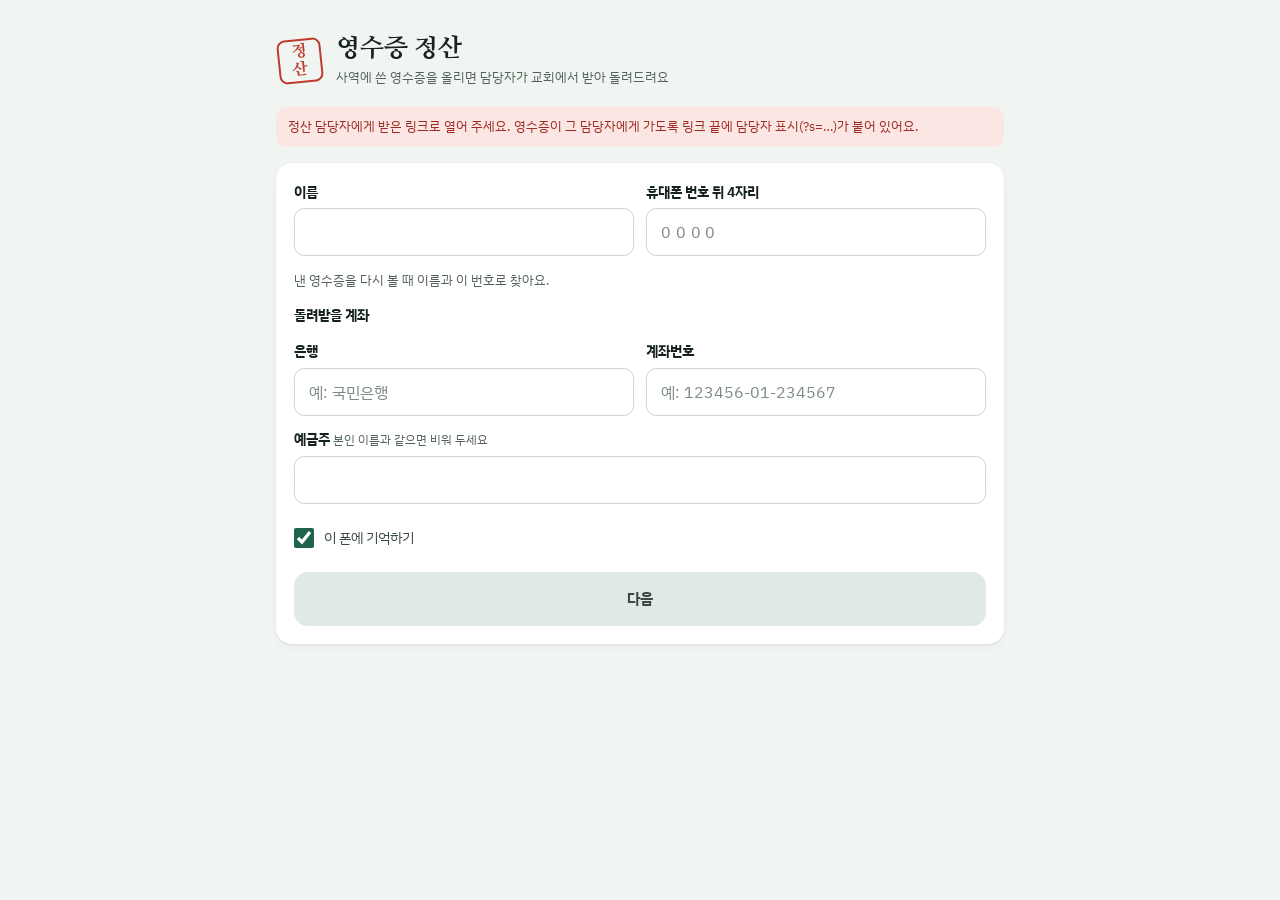
==== settle/index.html @ 4d880f2c "Add files via upload" ====
<!doctype html>
<html lang="ko">
<head>
<meta charset="utf-8">
<meta name="viewport" content="width=device-width, initial-scale=1, viewport-fit=cover">
<meta name="robots" content="noindex, nofollow">
<meta name="theme-color" content="#1F634D">
<title>영수증 정산</title>
<meta property="og:title" content="영수증 정산">
<meta property="og:description" content="사역에 쓴 영수증을 올리면 담당자가 교회에서 받아 돌려드려요">
<link rel="preconnect" href="https://fonts.googleapis.com">
<link rel="preconnect" href="https://fonts.gstatic.com" crossorigin>
<link href="https://fonts.googleapis.com/css2?family=IBM+Plex+Mono:wght@500;600&family=IBM+Plex+Sans+KR:wght@400;500;600;700&family=Nanum+Myeongjo:wght@700;800&display=swap" rel="stylesheet">
<link rel="stylesheet" href="style.css">
<style>
  .hero { display: flex; flex-direction: column; gap: 10px; padding: 20px 2px 4px; }
  .who-line { display: flex; align-items: center; justify-content: space-between; gap: 10px; flex-wrap: wrap; padding: 10px 14px; border-radius: 12px; background: var(--surface);
              box-shadow: var(--shadow); font-size: 14px; }
  .who-line span { min-width: 0; color: var(--sub); }
  .who-line b { color: var(--ink); }
  .month-h { margin: 8px 2px 0; font-size: 14px; font-weight: 700; color: var(--sub); }
  .h-actions { display: flex; flex-wrap: wrap; gap: 8px; padding: 0 14px 14px 60px; }
  @media (max-width: 380px) { .h-actions { padding-left: 14px; } }
  .center { display: flex; flex-direction: column; align-items: center; gap: 12px; padding: 28px 0; color: var(--sub); font-size: 14px; text-align: center; }
  .done-head { display: flex; flex-direction: column; align-items: flex-start; gap: 10px; padding: 28px 2px 4px; }
  .done-ic { display: grid; place-items: center; width: 54px; height: 54px; border-radius: 27px; background: var(--ledger); color: var(--ledger-ink); }
  .done-head p { margin: 0; font-size: 15px; color: var(--sub); }
  .stack { display: flex; flex-direction: column; gap: 10px; }
  #rp.locked { pointer-events: none; opacity: .55; }
</style>
</head>
<body>
<div class="page" id="app"></div>
<input type="file" id="pick-rc" class="sr" accept="image/*" multiple tabindex="-1" aria-hidden="true">
<input type="file" id="pick-att" class="sr" accept="image/*" multiple tabindex="-1" aria-hidden="true">
<div class="toast" id="toast" role="status" aria-live="polite"></div>
<noscript><p style="padding:24px">이 페이지는 자바스크립트가 켜져 있어야 열려요.</p></noscript>

<script src="common.js"></script>
<script>
"use strict";
// ============================================================
//  영수증 정산 — 올리는 사람 화면
//   본인(이름 · 휴대폰 뒤 4자리 · 돌려받을 계좌) → 사역마다 영수증 넣기 → [제출하기] → 낸 내역에서 확인 · 취소
//   사진은 고르는 즉시 줄여서 서버(드라이브 임시 폴더)에 올리고, 첫 사진에서 금액을 읽어 채움
//   쓰던 사역은 이 폰에 저장해 두었다가 다시 열면 이어 씀
// ============================================================
const 나키 = "receipt-settle.me.v1" + (연결표 ? "." + 연결표 : "");        // 링크(담당자)마다 따로 — 팀 목록이 다르고, 올린 사진도 그 담당자 드라이브에 있어서
const 창고이름 = "receipt-settle-submit" + (연결표 ? "-" + 연결표 : "");
const 붙임최대 = 3;

const S = {
  화면: "본인", 탭: "작성",
  나: { 이름: "", 전화: "", 팀: "", 은행: "", 계좌: "", 예금주: "" }, 기억: true, 메시지: "",
  사역: [], 제출ID: "",
  열린: "", 지울확인: "", 비울확인: "",
  서버: null, 내역: { 상태: "", 값: [], 안내: "" },
  보내는중: false, 제출오류: "", 완료: null,
  고른사역: "", 붙일곳: null, 뺀것: null, 취소확인: "", 취소중: "",
};
const 사역찾기 = id => S.사역.find(s => s.id === id);
const 문의주소 = () => (S.서버 && S.서버.설정 && S.서버.설정.문의) || "";
const 종이안내 = () => (S.서버 && S.서버.설정 && S.서버.설정.종이영수증안내) || "종이 영수증 원본은 정산 담당자에게 직접 전달해 주세요.";
const 팀목록 = () => (S.서버 && S.서버.설정 && Array.isArray(S.서버.설정.팀목록) && S.서버.설정.팀목록) || [];
const 팀필요 = () => 팀목록().length > 1;   // 팀이 여럿일 때만 고름 (하나면 서버가 알아서 넣음)
const 연결글자 = () => { const t = (S.서버 && S.서버.설정) || {}; return [t.조직 || (t.국 ? t.국 : ""), t.담당자 ? "정산 담당 " + t.담당자 : ""].filter(Boolean).join(" · "); };
// 담당자마다 서버(Apps Script) 판이 다를 수 있어서, 그 서버가 받을 줄 아는 것만 보여 줌
const 서버됨 = 기 => !!(S.서버 && Array.isArray(S.서버.기능) && S.서버.기능.indexOf(기) >= 0);

// ---------- 번호 · 살펴보기 ----------
function 순서() { return S.사역.slice().sort((a, b) => (a.날짜 || "9999-99-99").localeCompare(b.날짜 || "9999-99-99") || a.만든 - b.만든); }
function 번호표() { const m = new Map(); 순서().forEach((s, i) => m.set(s.id, i + 1)); return m; }
function 겹침표() {   // 같은 날 같은 금액 영수증 — 같은 결제를 두 번 넣었을 수 있음
  const 앞 = new Map(), 결과 = new Map(), 번 = 번호표();
  for (const s of 순서()) s.영수증.forEach((r, k) => {
    const a = 정수(r.금액); if (!a || !s.날짜) return;
    const 키 = s.날짜 + "|" + a;
    if (앞.has(키) && !r.따로) 결과.set(r.id, 앞.get(키));
    else if (!앞.has(키)) 앞.set(키, { sid: s.id, rid: r.id, 글: `${번.get(s.id)}번 사역 영수증 ${k + 1}` });
  });
  return 결과;
}
function 올리는중(r) { return r.사진.some(p => p.올림 === "대기" || p.올림 === "올리는중"); }
function 읽는중(r) { return !!(r.읽기 && (r.읽기.상태 === "읽는중" || r.읽기.상태 === "준비")); }
function 살펴보기(s, 겹) {
  const 목록 = [], g = 계정표[s.계정];
  const 막 = (글, r) => 목록.push({ 수준: "막", 글, r }), 확 = (글, r) => 목록.push({ 수준: "확", 글, r }), 안 = 글 => 목록.push({ 수준: "안", 글 });
  if (!g) 막("계정과목을 골라 주세요");
  if (!s.활동) 막("사역활동에 체크해 주세요");
  if (!s.내용.trim()) 막("사역 내용을 적어 주세요");
  if (!s.날짜) 막("사역일을 골라 주세요");
  else if (s.날짜 > 오늘()) 확("아직 오지 않은 날짜예요");
  if (g && g.단가 && !s.명단.length) 막("참가자 명단을 적어 주세요");
  if (g && g.단가 && 정수(s.한도) && !한도값(s)) 막("따로 정한 1인 한도는 1,000원에서 200,000원 사이로 적어 주세요");
  else if (g && g.단가 && 한도값(s)) 안(`교회에서 따로 정해 준 1인 한도(${원(한도값(s))}원)로 계산했어요. 담당자가 확인해요.`);
  if (!s.영수증.length) 막("영수증을 넣어 주세요");
  s.영수증.forEach((r, k) => {
    const n = k + 1;
    if (r.사진.some(p => p.올림 === "실패")) 막(`영수증 ${n} 사진을 다시 올려 주세요`, r.id);
    else if (올리는중(r)) 막(`영수증 ${n} 사진을 올리는 중이에요`, r.id);
    if (!r.구분) 막(`영수증 ${n} 종이·전자를 골라 주세요`, r.id);
    else if (r.구분 === "전자" && !r.사진.length) 막(`영수증 ${n}은 전자영수증이라 캡처를 넣어 주세요`, r.id);
    if (!정수(r.금액)) 막(읽는중(r) ? `영수증 ${n} 금액을 읽는 중이에요` : `영수증 ${n} 금액을 적어 주세요`, r.id);
    else if (정수(r.금액) < 금액최소 || 정수(r.금액) > 금액최대) 막(`영수증 ${n} 금액을 다시 확인해 주세요`, r.id);
    const 읽 = r.읽기 || {};
    if (읽.날짜 && s.날짜 && 읽.날짜 !== s.날짜) 확(`영수증 ${n} 날짜가 ${날짧게(읽.날짜)}이에요. 사역일과 달라요`, r.id);
    const 짝 = 겹 && 겹.get(r.id);
    if (짝) 확(`영수증 ${n}과 ${짝.글}의 날짜·금액이 같아요. 같은 결제를 두 번 넣지 않았는지 확인해 주세요`, r.id);
  });
  if (g && g.증빙) 안(g.증빙);
  return 목록;
}
function 막힌까닭() {
  const 목록 = 순서(), 겹 = 겹침표();
  if (!목록.length) return "사역을 추가해 주세요";
  for (let i = 0; i < 목록.length; i++) {
    const 막 = 살펴보기(목록[i], 겹).find(x => x.수준 === "막");
    if (막) return `${i + 1}번 사역: ${막.글}`;
  }
  return "";
}

// ---------- 저장 (이 폰에만) ----------
function 창고열기() {
  return new Promise((ok, no) => {
    let q; try { q = indexedDB.open(창고이름, 1); } catch (e) { no(e); return; }
    q.onupgradeneeded = () => { if (!q.result.objectStoreNames.contains("draft")) q.result.createObjectStore("draft"); };
    q.onsuccess = () => ok(q.result); q.onerror = () => no(q.error); q.onblocked = () => no(new Error("blocked"));
  });
}
let 저장타이머 = 0;
function 저장() { clearTimeout(저장타이머); 저장타이머 = setTimeout(초안쓰기, 500); }
async function 초안쓰기() {
  try {
    const 값 = { v: 1, 제출ID: S.제출ID, 사역: S.사역.map(s => ({ id: s.id, 활동: s.활동, 내용: s.내용, 날짜: s.날짜, 계정: s.계정, 한도: s.한도 || "", 명단: s.명단.slice(), 만든: s.만든,
      영수증: s.영수증.map(r => ({ id: r.id, 구분: r.구분, 금액: r.금액, 출처: r.출처, 따로: !!r.따로, 읽기: r.읽기 ? Object.assign({}, r.읽기) : null,
        사진: r.사진.map(p => ({ id: p.id, blob: p.blob, w: p.w, h: p.h, 파일id: p.파일id || "" })) })) })) };
    const db = await 창고열기();
    await new Promise((ok, no) => { const tx = db.transaction("draft", "readwrite"); tx.objectStore("draft").put(값, "current"); tx.oncomplete = ok; tx.onerror = () => no(tx.error); tx.onabort = () => no(tx.error); });
    db.close();
  } catch (e) {}
}
async function 초안읽기() {
  try {
    const db = await 창고열기();
    const 값 = await new Promise((ok, no) => { const tx = db.transaction("draft", "readonly"); const q = tx.objectStore("draft").get("current"); q.onsuccess = () => ok(q.result || null); q.onerror = () => no(q.error); });
    db.close();
    if (!값 || 값.v !== 1 || !Array.isArray(값.사역)) return;
    S.제출ID = 값.제출ID || "";
    S.사역 = 값.사역.map(s => ({ id: s.id || uid(), 활동: s.활동 || "", 내용: s.내용 || "", 날짜: s.날짜 || "", 계정: s.계정 || "", 한도: s.한도 || "", 명단: Array.isArray(s.명단) ? s.명단 : [], 만든: s.만든 || Date.now(),
      영수증: (s.영수증 || []).map(r => {
        let 읽기 = r.읽기 && typeof r.읽기 === "object" ? r.읽기 : null;
        if (읽기 && (읽기.상태 === "읽는중" || 읽기.상태 === "준비")) 읽기 = { 상태: "대기" };   // 읽다 만 금액은 다시 읽음
        return { id: r.id || uid(), 구분: r.구분 || "", 금액: r.금액 || "", 출처: r.출처 || "", 따로: !!r.따로, 읽기,
          사진: (r.사진 || []).filter(p => p && p.blob).map(p => ({ id: p.id || uid(), blob: p.blob, w: p.w, h: p.h, url: URL.createObjectURL(p.blob), 파일id: p.파일id || "", 올림: p.파일id ? "저장됨" : "대기", 오류: "" })) };
      }) }));
  } catch (e) {}
}
function 초안비우기() {
  S.사역.forEach(s => s.영수증.forEach(r => r.사진.forEach(p => { try { URL.revokeObjectURL(p.url); } catch (e) {} })));
  S.사역 = []; S.열린 = ""; S.제출ID = 새제출id();
}
function 나읽기() {
  const v = 저장읽기(나키) || 저장읽기(나키, true);
  if (v && typeof v === "object") for (const k in S.나) if (typeof v[k] === "string") S.나[k] = v[k];
  S.기억 = !!저장읽기(나키) || !저장읽기(나키, true);
}
function 나쓰기() { if (S.기억) { 저장쓰기(나키, S.나); 저장쓰기(나키, null, true); } else { 저장쓰기(나키, null); 저장쓰기(나키, S.나, true); } }
function 나됨() { const t = S.나; return !!(t.이름.trim() && 숫자만(t.전화).length === 4 && t.은행.trim() && 숫자만(t.계좌).length >= 6 && (!팀필요() || 팀목록().indexOf(t.팀) >= 0)); }

// ---------- 사진 올리기 · 금액 읽기 ----------
const 올림줄 = { 도는: 0, 대기: [] }, 읽기줄 = { 도는: 0, 대기: [] };
function 사진주인(p) { for (const s of S.사역) for (const r of s.영수증) if (r.사진.indexOf(p) >= 0) return { s, r }; return {}; }
function 올리기넣기(p) { p.올림 = "대기"; p.오류 = ""; 올림줄.대기.push(p); 올림돌리기(); }
function 올림돌리기() {
  while (올림줄.도는 < 2 && 올림줄.대기.length) {
    const p = 올림줄.대기.shift();
    if (!사진주인(p).r) continue;   // 그사이 뺀 사진
    올림줄.도는++;
    사진올리기(p).catch(() => {}).then(() => { 올림줄.도는--; 올림돌리기(); });
  }
}
async function 사진올리기(p) {
  p.올림 = "올리는중"; 영수증새로(사진주인(p));
  try {
    const d = await 보내기({ action: "올리기", 사람: { 이름: S.나.이름, 전화: S.나.전화 }, 형식: "image/jpeg", 파일: await 블롭글(p.blob) }, 90);
    if (!d || !d.ok) { p.올림 = "실패"; p.오류 = (d && d.안내) || "사진을 올리지 못했어요."; }
    else { p.파일id = d.id; p.올림 = "저장됨"; p.오류 = ""; }
  } catch (e) { p.올림 = "실패"; p.오류 = 연결글(e, "사진을 올리지 못했어요."); }
  const 주인 = 사진주인(p);
  영수증새로(주인); 저장();
  if (p.올림 === "저장됨" && 주인.r && 주인.r.사진[0] === p && 주인.r.읽기 && 주인.r.읽기.상태 === "대기") 읽기넣기(주인.s, 주인.r);
}
function 읽기넣기(s, r, 다시) {
  if (!r || !r.사진[0]) return;
  if (S.서버 && S.서버.읽기 === false) { r.읽기 = { 상태: "꺼짐" }; return; }
  if (r.사진[0].올림 !== "저장됨") { r.읽기 = { 상태: "대기" }; return; }
  r.읽기 = Object.assign({}, 다시 ? {} : r.읽기 || {}, { 상태: "읽는중" });
  읽기줄.대기.push({ sid: s.id, rid: r.id });
  읽기돌리기();
}
function 읽기돌리기() {
  while (읽기줄.도는 < 2 && 읽기줄.대기.length) {
    const x = 읽기줄.대기.shift();
    읽기줄.도는++;
    금액읽기(x).catch(() => {}).then(() => { 읽기줄.도는--; 읽기돌리기(); });
  }
}
async function 금액읽기({ sid, rid }) {
  let s = 사역찾기(sid), r = s && s.영수증.find(x => x.id === rid);
  if (!r || !r.사진[0] || !r.사진[0].파일id) return;
  let d = null;
  try { d = await 보내기({ action: "읽기", id: r.사진[0].파일id }, 60); } catch (e) { d = null; }
  s = 사역찾기(sid); r = s && s.영수증.find(x => x.id === rid);
  if (!r) return;
  if (d && d.ok && d.까닭 === "꺼짐") { r.읽기 = { 상태: "꺼짐" }; if (S.서버) S.서버.읽기 = false; }
  else if (d && d.ok && d.읽음 && 정수(d.금액) >= 금액최소) {
    const 금 = 정수(d.금액);
    r.읽기 = { 상태: "읽음", 금액: 금, 날짜: /^\d{4}-\d{2}-\d{2}$/.test(d.날짜 || "") ? d.날짜 : "", 후보: (d.후보 || []).map(정수).filter(v => v >= 금액최소 && v !== 금).slice(0, 4) };
    if (!정수(r.금액)) { r.금액 = 금; r.출처 = "읽음"; }
  } else r.읽기 = { 상태: "못읽음", 날짜: d && d.ok && /^\d{4}-\d{2}-\d{2}$/.test(d.날짜 || "") ? d.날짜 : "" };
  영수증새로({ s, r }); 저장();
}

// ---------- 화면 ----------
function 그리기() {
  const app = document.getElementById("app");
  app.innerHTML = S.화면 === "본인" ? 본인화면() : S.화면 === "완료" ? 완료화면() : 작성화면();
  app._h = "";
}
function 가기(화면) { S.화면 = 화면; 그리기(); window.scrollTo(0, 0); const h = document.querySelector("h1"); if (h) { h.setAttribute("tabindex", "-1"); h.focus({ preventScroll: true }); } }
function 문의버튼() { const u = 문의주소(); return u ? `<a class="pill" href="${esc(u)}" target="_blank" rel="noopener">${아이콘.말풍선}문의</a>` : ""; }

function 본인화면() {
  const t = S.나;
  return `
  <div class="hero">
    <div class="brand"><span class="seal" aria-hidden="true">정산</span>
      <div>${연결글자() ? `<p class="org">${esc(연결글자())}</p>` : ""}<h1>영수증 정산</h1><p class="tagline">사역에 쓴 영수증을 올리면 담당자가 교회에서 받아 돌려드려요</p></div></div>
  </div>
  ${설정알림()}
  <form class="card" id="me-form" novalidate>
    <div class="grid2">
      <label class="fld"><span>이름</span><input class="inp" id="me-이름" data-me="이름" value="${esc(t.이름)}" autocomplete="name" maxlength="30"></label>
      <label class="fld"><span>휴대폰 번호 뒤 4자리</span><input class="inp digits" id="me-전화" data-me="전화" value="${esc(t.전화)}" inputmode="numeric" maxlength="4" autocomplete="off" placeholder="0000"></label>
    </div>
    <p class="note">낸 영수증을 다시 볼 때 이름과 이 번호로 찾아요.</p>
    ${팀필요() ? `<span class="lbl" id="team-l">소속 팀</span>
    <div class="chips" role="group" aria-labelledby="team-l">${팀목록().map(x => `<button type="button" class="chip-btn" data-act="팀" data-v="${esc(x)}" aria-pressed="${t.팀 === x}">${esc(x)}</button>`).join("")}</div>
    <p class="note">영수증이 이 팀 정산서로 들어가요.</p>` : ""}
    <span class="lbl">돌려받을 계좌</span>
    <div class="grid2">
      <label class="fld"><span>은행</span><input class="inp" id="me-은행" data-me="은행" value="${esc(t.은행)}" placeholder="예: 국민은행" maxlength="30"></label>
      <label class="fld"><span>계좌번호</span><input class="inp" id="me-계좌" data-me="계좌" value="${esc(t.계좌)}" inputmode="numeric" placeholder="예: 123456-01-234567" maxlength="40"></label>
      <label class="fld wide"><span>예금주 <small>본인 이름과 같으면 비워 두세요</small></span><input class="inp" id="me-예금주" data-me="예금주" value="${esc(t.예금주)}" maxlength="30"></label>
    </div>
    <label class="check"><input type="checkbox" id="me-keep"${S.기억 ? " checked" : ""}>이 폰에 기억하기</label>
    ${S.메시지 ? `<p class="box bad" role="alert">${아이콘.느낌표()}<span>${esc(S.메시지)}</span></p>` : ""}
    <button type="submit" class="btn" id="me-go"${나됨() ? "" : " disabled"}>${S.사역.length ? "쓰던 영수증으로" : "다음"}</button>
  </form>`;
}

function 작성화면() {
  const t = S.나, 내역수 = S.내역.상태 === "됨" ? S.내역.값.length : 0;
  return `
  <header class="top">
    <div class="brand"><span class="seal sm" aria-hidden="true">정산</span><div><h1 class="sm">영수증 정산</h1>${연결글자() ? `<p class="org sm">${esc(연결글자())}</p>` : ""}</div></div>
    ${문의버튼()}
  </header>
  ${설정알림()}
  <div class="who-line"><span><b>${esc(t.이름)}</b> 님${팀필요() && t.팀 ? ` · ${esc(t.팀)}` : ""} · ${esc(t.은행)} ${esc(t.계좌)}${t.예금주 && t.예금주 !== t.이름 ? ` (${esc(t.예금주)})` : ""}</span>
    <button type="button" class="linkbtn" data-act="본인바꾸기">바꾸기</button></div>
  <div class="tabs wide" role="group" aria-label="화면 고르기">
    <button type="button" data-act="탭" data-v="작성" aria-pressed="${S.탭 === "작성"}">영수증 올리기</button>
    <button type="button" data-act="탭" data-v="내역" aria-pressed="${S.탭 === "내역"}" id="tab-hist">낸 내역${내역수 ? `<span class="cnt">${내역수}</span>` : ""}</button>
  </div>
  <div id="tab-body">${S.탭 === "작성" ? 작성탭() : 내역탭()}</div>`;
}
function 작성탭() {
  return `
  <section aria-labelledby="list-h" id="rp"${S.보내는중 ? ` class="locked" inert` : ""}>
    <div class="list-head"><h2 id="list-h">낼 사역<span class="n" id="list-n">${S.사역.length ? S.사역.length + "건" : ""}</span></h2>
      <button type="button" class="btn-sm" data-act="추가">+ 사역 추가</button></div>
    <p class="note" style="margin-top:6px">사역마다 영수증을 넣고 맨 아래 [제출하기]를 눌러 주세요. 여러 사역을 한 번에 내도 돼요.</p>
    <div class="items" id="items" style="margin-top:12px">${목록html()}</div>
    ${S.사역.length ? `<button type="button" class="add-row" data-act="추가" style="margin-top:10px">+ 사역 추가</button>` : ""}
  </section>
  <section id="sum" aria-label="제출">${제출칸()}</section>`;
}
function 목록html() {
  const 목록 = 순서(), 번 = 번호표(), 겹 = 겹침표();
  if (!목록.length) return `<p class="empty">아직 낼 사역이 없어요.<br><button type="button" class="linkbtn" data-act="추가">사역 추가</button>로 시작해 주세요.</p>`;
  return 목록.map(s => 카드(s, 번.get(s.id), 겹)).join("");
}
function 목록그리기() { 칸("items", 목록html()); 칸("list-n", S.사역.length ? S.사역.length + "건" : ""); }
function 카드(s, 번, 겹) {
  const 열림 = S.열린 === s.id;
  return `<article class="item${열림 ? " open" : ""}" id="s-${s.id}">
    <div id="h-${s.id}">${카드머리(s, 번, 겹)}</div>
    ${열림 ? 편집(s, 겹) : ""}
  </article>`;
}
function 카드머리(s, 번, 겹) {
  const c = 계산(s), g = 계정표[s.계정], 열림 = S.열린 === s.id;
  const 살 = 살펴보기(s, 겹), 막 = 살.filter(x => x.수준 === "막"), 확 = 살.filter(x => x.수준 === "확");
  const 메타1 = [s.날짜 ? 날글(s.날짜) : "사역일 없음", s.활동 || "사역활동 없음"].join(" · ");
  const 메타2 = [g ? g.이름 : "계정과목 없음", c.인원 ? `${c.인원}명` : g && g.단가 ? "명단 없음" : ""].filter(Boolean).join(" · ");
  const 금액 = c.합계 ? `<b>${원(c.받을)}원</b>${c.받을 !== c.합계 ? `<s>영수증 ${원(c.합계)}원</s>` : ""}` : `<b>—</b>`;
  const 상태 = 막.length ? `<span class="flag bad">${막.length}개 남음</span>` : 확.length ? `<span class="flag warn">확인 ${확.length}</span>` : `<span class="flag ok">낼 수 있어요</span>`;
  let 아래 = "";
  if (!열림) {
    if (s.영수증.length) 아래 += `<div class="strip">${s.영수증.map((r, k) => `<span class="tb">${r.사진[0] ? `<img src="${r.사진[0].url}" alt="">` : `<span class="ph">사진 없음</span>`}<span class="tno">${k + 1}</span></span>`).join("")}</div>`;
    const 첫 = 막[0] || 확[0];
    if (첫) 아래 += `<p class="line-note ${첫.수준 === "막" ? "bad" : "warn"}">${esc(첫.글)}${막.length + 확.length > 1 ? ` 외 ${막.length + 확.length - 1}개` : ""}</p>`;
    else if (c.넘침 && c.인원) 아래 += `<p class="line-note warn">한도를 넘는 ${원(c.넘침)}원은 받지 않아요</p>`;
  }
  return `<button type="button" class="head-btn" data-act="열기" data-id="${s.id}" aria-expanded="${열림}">
      <span class="no" aria-hidden="true">${번}</span>
      <span class="head-main"><span class="sr">${번}번 사역</span><span class="t${s.내용.trim() ? "" : " dim"}">${esc(s.내용.trim() || "사역 내용 없음")}</span><span class="m">${esc(메타1)}</span><span class="m">${esc(메타2)}</span></span>
      <span class="head-amt">${금액}${상태}</span>
    </button>${아래}`;
}
function 편집(s, 겹) {
  const id = s.id, g = 계정표[s.계정], 그외 = !!(g && !g.단가) || !!s._그외;
  const 다른 = 계정.filter(x => !x.단가), 묶음 = ["일반", "도서인쇄비", "임차료", "여비교통비"];
  const 선택 = 그외 ? `<select class="inp" id="acct-${id}" data-f="계정" data-id="${id}" aria-label="그 외 계정과목">
      <option value=""${g && !g.단가 ? "" : " selected"}>계정과목 고르기</option>
      ${묶음.map(m => `<optgroup label="${m === "일반" ? "그 밖의 계정" : m}">${다른.filter(x => x.묶음 === m).map(x => `<option value="${esc(x.이름)}"${s.계정 === x.이름 ? " selected" : ""}>${esc(x.이름)}</option>`).join("")}</optgroup>`).join("")}
    </select><p class="note">사례비 지출은 반드시 사전 기안을 거쳐 진행해야 해요.</p>` : "";
  return `<div class="ed">
    <section class="f" aria-labelledby="lg-${id}">
      <span class="lbl" id="lg-${id}">계정과목</span>
      <div class="seg3" role="group" aria-labelledby="lg-${id}">
        <button type="button" data-act="계정" data-id="${id}" data-v="(사)식대" aria-pressed="${s.계정 === "(사)식대"}"><b>식대</b><small>1인 한도 6,000원</small></button>
        <button type="button" data-act="계정" data-id="${id}" data-v="(사)간식비" aria-pressed="${s.계정 === "(사)간식비"}"><b>간식비</b><small>1인당 4,000원</small></button>
        <button type="button" data-act="그외" data-id="${id}" aria-pressed="${그외}"><b>그 외</b><small>${g && !g.단가 ? esc(g.짧게) : "실비 계정"}</small></button>
      </div>
      ${선택}
      <p class="rule">${규칙글(s)}</p>
      ${g && g.단가 ? 한도칸(s) : ""}
    </section>
    <section class="f" aria-labelledby="la-${id}">
      <div class="f-h"><span class="lbl" id="la-${id}">사역활동</span><span class="hint">해당하는 곳에 체크</span></div>
      <div class="acts" role="radiogroup" aria-labelledby="la-${id}">${사역활동.map(a => `<button type="button" class="act" role="radio" data-act="활동" data-id="${id}" data-v="${a.이름}" aria-checked="${s.활동 === a.이름}"><span class="tick" aria-hidden="true">${s.활동 === a.이름 ? 아이콘.체크(15) : ""}</span><span class="tx"><b>${a.이름}</b><small>${esc(a.예.join(", "))}</small></span></button>`).join("")}</div>
    </section>
    <section class="f">
      <label class="lbl" for="c-${id}">사역 내용</label>
      <textarea class="inp memo" id="c-${id}" data-f="내용" data-id="${id}" rows="2" maxlength="80" placeholder="어떤 모임·사역이었는지 직접 적어 주세요. 예: 9월 전체리더모임 후 간식" enterkeyhint="done">${esc(s.내용)}</textarea>
      <p class="note">첨부 양식의 사역 내용 칸에 적은 그대로 들어가요.</p>
    </section>
    <section class="f">
      <label class="lbl" for="d-${id}">사역일</label>
      <input class="inp" id="d-${id}" type="date" data-f="날짜" data-id="${id}" value="${esc(s.날짜)}" max="${오늘()}">
      <p class="note" id="dn-${id}">${날짜글(s)}</p>
    </section>
    <section class="f">
      <div class="f-h"><label class="lbl" for="n-${id}">참가자 명단${g && !g.단가 ? `<span class="opt">필요할 때만</span>` : ""}</label><span class="count" id="cnt-${id}">${s.명단.length}명</span></div>
      <div id="names-${id}">${명단칩(s)}</div>
      <div class="addrow"><input class="inp" id="n-${id}" data-f="이름" data-id="${id}" placeholder="이름 · 여러 명은 붙여 넣기" autocomplete="off" enterkeyhint="done" maxlength="400">
        <button type="button" class="btn-sm fill" data-act="이름추가" data-id="${id}">추가</button></div>
      <div class="names-tools" id="nt-${id}">${명단도구(s)}</div>
    </section>
    <section class="f" aria-labelledby="lr-${id}">
      <div class="f-h"><span class="lbl" id="lr-${id}">영수증</span><span class="hint">결제 한 번에 영수증 하나</span></div>
      <div class="rcs" id="rcs-${id}">${영수증들(s, 겹)}</div>
      <div class="rc-add">
        <button type="button" class="add-tile" data-act="사진고르기" data-id="${id}">${아이콘.카메라}<span id="at-${id}">${s.영수증.length ? "영수증 사진 더 넣기" : "영수증 사진 넣기"}</span></button>
        <div class="row"><span>${S.서버 && S.서버.읽기 === false ? "금액은 직접 적어 주세요" : "사진을 넣으면 금액을 읽어 채워요"}</span><button type="button" class="linkbtn" data-act="금액만" data-id="${id}">사진 없이 금액만 적기</button></div>
      </div>
    </section>
    <div class="calc" id="calc-${id}">${계산칸(s)}</div>
    <div class="warns" id="warn-${id}">${경고칸(s, 겹)}</div>
    <div class="ed-foot">
      <button type="button" class="btn" data-act="접기" data-id="${id}">완료</button>
      <button type="button" class="btn danger${S.지울확인 === id ? " sure" : ""}" id="del-${id}" data-act="지우기" data-id="${id}">${S.지울확인 === id ? "한 번 더 누르면 지워져요" : "사역 지우기"}</button>
    </div>
  </div>`;
}
function 규칙글(s) {
  const g = 계정표[s.계정];
  if (!g) return "보통은 식대와 간식비예요. 계정과목은 교회 양식 목록 안에서만 골라요.";
  if (g.단가) return `<b>${g.규칙}</b> · 영수증이 (${원(g.단가)}원 × 인원)보다 많으면 거기까지만 받고, 적으면 영수증 금액 그대로 받아요.`;
  return `<b>${esc(g.설명)}</b> · 영수증 금액 그대로(실비) 받아요.${g.증빙 ? ` <span class="note warn" style="display:inline">${esc(g.증빙)}</span>` : ""}`;
}
// 아주 예외로 교회에서 1인 한도를 올려 준 사역 — 평소에는 접혀 있음
function 한도칸(s) {
  if (!(S.한도연 === s.id || s.한도)) return 서버됨("1인한도") ? `<button type="button" class="linkbtn sm" data-act="한도열기" data-id="${s.id}">교회에서 1인 한도를 따로 정해 준 사역이에요</button>` : "";
  const 기본 = 기본단가(s);
  return `<div class="limit">
      <label class="lbl" for="lim-${s.id}">따로 정해 준 1인 한도</label>
      <div class="amt"><input id="lim-${s.id}" data-f="한도" data-id="${s.id}" type="text" inputmode="numeric" autocomplete="off" value="${정수(s.한도) ? 원(s.한도) : ""}" placeholder="${원(기본)}" aria-label="1인 한도"><span>원</span></div>
      <p class="note">아주 예외로 한도가 올라간 사역만 적어 주세요. 담당자가 확인해요. 비우면 1인 ${원(기본)}원으로 계산해요.</p>
      <button type="button" class="linkbtn sm" data-act="한도닫기" data-id="${s.id}">따로 정한 한도 없음</button>
    </div>`;
}
function 날짜글(s) {
  if (!s.날짜) return "사역한 날짜를 골라 주세요.";
  return esc(날글(s.날짜) + (s.날짜 > 오늘() ? " · 아직 오지 않은 날짜예요" : ""));
}
function 명단칩(s) {
  if (!s.명단.length) return `<p class="none">${단가(s) ? "인원 × 단가로 계산해요. 카톡 명단을 붙여 넣어도 돼요." : "참석 확인이 필요한 사역이면 적어 주세요."}</p>`;
  return `<ol class="names" aria-label="참가자 ${s.명단.length}명">${s.명단.map((n, i) => `<li class="name"><span>${esc(n)}</span><button type="button" data-act="이름빼기" data-id="${s.id}" data-i="${i}" aria-label="${esc(n)} 빼기">${아이콘.엑스(14)}</button></li>`).join("")}</ol>`;
}
function 명단도구(s) {
  const 번 = 번호표(), 다른 = 순서().filter(x => x.id !== s.id && x.명단.length);
  const 가져오기 = 다른.length ? `<select id="imp-${s.id}" data-f="가져오기" data-id="${s.id}" aria-label="다른 사역 명단 가져오기"><option value="">다른 사역 명단 가져오기</option>${다른.map(x => `<option value="${x.id}">${번.get(x.id)}. ${esc(x.내용.trim() || "사역 내용 없음")} · ${x.명단.length}명</option>`).join("")}</select>` : "<span></span>";
  const 비우기 = s.명단.length ? `<button type="button" class="linkbtn red" data-act="명단비우기" data-id="${s.id}">${S.비울확인 === s.id ? "한 번 더 누르면 모두 지워져요" : "명단 모두 지우기"}</button>` : "";
  return 가져오기 + 비우기;
}
function 영수증들(s, 겹) { return s.영수증.map((r, k) => 영수증칸(s, r, k + 1, 겹)).join(""); }
function 영수증칸(s, r, n, 겹) {
  return `<div class="rc" id="r-${r.id}">
    <div class="rc-top"><span class="rno">영수증 ${n}</span>
      <button type="button" class="x" data-act="영수증빼기" data-id="${s.id}" data-r="${r.id}" aria-label="영수증 ${n} 빼기">${아이콘.엑스(18)}</button></div>
    <div class="rc-body">
      <div class="thumb" id="t-${r.id}">${썸속(r)}</div>
      <div class="rc-right">
        <div class="seg2" role="group" aria-label="영수증 ${n} 종류" id="k-${r.id}">${구분버튼(s, r)}</div>
        <div class="amt"><input id="a-${r.id}" data-f="금액" data-id="${s.id}" data-r="${r.id}" type="text" inputmode="numeric" autocomplete="off"
          value="${정수(r.금액) ? 원(r.금액) : ""}" placeholder="${읽는중(r) ? "읽는 중" : "0"}" aria-label="영수증 ${n} 금액"><span>원</span></div>
      </div>
    </div>
    <div class="att" id="att-${r.id}">${붙임칸(s, r, n)}</div>
    <div class="rc-msg" id="rm-${r.id}" aria-live="polite">${영수증알림(s, r, n, 겹)}</div>
  </div>`;
}
function 썸속(r) {
  const p = r.사진[0];
  if (!p) return `<span class="ph">사진 없음</span>`;
  let 위 = "";
  if (p.올림 === "대기" || p.올림 === "올리는중" || 읽는중(r)) 위 = `<span class="ov" title="${읽는중(r) ? "금액 읽는 중" : "올리는 중"}"><span class="spin"></span></span>`;
  else if (p.올림 === "실패") 위 = `<span class="ov bad">!</span>`;
  else if (p.올림 === "저장됨") 위 = `<span class="done" title="올렸어요">${아이콘.체크(12)}</span>`;
  return `<img src="${p.url}" alt="">` + 위;
}
function 구분버튼(s, r) {
  return `<button type="button" data-act="구분" data-id="${s.id}" data-r="${r.id}" data-v="종이" aria-pressed="${r.구분 === "종이"}">종이<span class="w"> 영수증</span></button>
    <button type="button" data-act="구분" data-id="${s.id}" data-r="${r.id}" data-v="전자" aria-pressed="${r.구분 === "전자"}">전자<span class="w">영수증</span></button>`;
}
function 붙임칸(s, r, n) {
  if (!r.사진[0]) return "";
  const qs = r.사진.slice(1);
  return qs.map((q, k) => `<span class="tb"><img src="${q.url}" alt="영수증 ${n} 사진 ${k + 2}">${q.올림 === "올리는중" || q.올림 === "대기" ? `<span class="ov"><span class="spin sm"></span></span>` : ""}
      <button type="button" class="del" data-act="붙임빼기" data-id="${s.id}" data-r="${r.id}" data-p="${q.id}" aria-label="영수증 ${n} 사진 ${k + 2} 빼기">${아이콘.엑스(12)}</button></span>`).join("")
    + (qs.length < 붙임최대 ? `<button type="button" class="attadd" data-act="붙이기" data-id="${s.id}" data-r="${r.id}" aria-label="영수증 ${n}에 사진 붙이기">${아이콘.더하기}사진 붙이기</button>` : "");
}
function 영수증알림(s, r, n, 겹) {
  const 줄 = [], 읽 = r.읽기 || {}, 금 = 정수(r.금액);
  const 실패 = r.사진.filter(p => p.올림 === "실패");
  if (실패.length) 줄.push(`<p class="st bad">${아이콘.느낌표()}<span>${esc(실패[0].오류 || "사진을 올리지 못했어요.")} <button type="button" class="linkbtn" data-act="다시올리기" data-id="${s.id}" data-r="${r.id}">다시 올리기</button></span></p>`);
  else if (올리는중(r)) 줄.push(`<p class="st"><span class="spin sm"></span><span>사진을 올리는 중이에요. 그동안 다른 칸을 채워 주세요.</span></p>`);
  if (읽는중(r)) 줄.push(`<p class="st"><span class="spin sm"></span><span>사진에서 금액을 읽는 중이에요.</span></p>`);
  else if (읽.상태 === "읽음") {
    if (금 && 금 === 읽.금액) 줄.push(`<p class="st ok">${아이콘.체크()}<span>사진에서 읽은 금액이에요${읽.날짜 ? " · " + 날짧게(읽.날짜) : ""}</span></p>`);
    else if (금) 줄.push(`<p class="st">직접 고친 금액이에요 · 사진에서 읽은 금액 ${원(읽.금액)}원 <button type="button" class="linkbtn" data-act="읽은금액" data-id="${s.id}" data-r="${r.id}">되돌리기</button></p>`);
    else 줄.push(`<p class="st">사진에서 읽은 금액은 ${원(읽.금액)}원이에요. <button type="button" class="linkbtn" data-act="읽은금액" data-id="${s.id}" data-r="${r.id}">넣기</button></p>`);
    const 다른 = (읽.후보 || []).filter(v => v !== 금);
    if (다른.length) 줄.push(`<div class="cands"><span>사진에서 찾은 다른 금액</span>${다른.map(v => `<button type="button" class="cand" data-act="후보" data-id="${s.id}" data-r="${r.id}" data-v="${v}">${원(v)}원</button>`).join("")}</div>`);
  } else if (읽.상태 === "못읽음" && !금) 줄.push(`<p class="st">금액을 못 읽었어요. 직접 적어 주세요.</p>`);
  if (읽.날짜 && s.날짜 && 읽.날짜 !== s.날짜) 줄.push(`<p class="st warn">${아이콘.느낌표()}<span>영수증 날짜가 ${날짧게(읽.날짜)}이에요. 사역일(${날짧게(s.날짜)})과 달라요.</span></p>`);
  const 짝 = 겹 && 겹.get(r.id);
  if (짝) 줄.push(`<p class="st warn">${아이콘.느낌표()}<span>${esc(짝.글)}과 날짜·금액이 같아요. 같은 결제를 따로 찍은 사진(카드 전표 · 품목 영수증 등)이면 붙여 주세요.</span></p>
    <div class="pair">${짝.sid === s.id ? `<button type="button" class="yes" data-act="합치기" data-id="${s.id}" data-r="${r.id}" data-to="${짝.rid}">그 영수증에 붙이기</button>` : ""}<button type="button" class="no2" data-act="따로" data-id="${s.id}" data-r="${r.id}">따로 결제했어요</button></div>`);
  if (r.구분 === "전자" && r.사진.length === 1) 줄.push(`<p class="st">전자영수증은 이 캡처가 증빙이에요. 품목과 카드 승인번호가 한 장에 다 안 보이면 나머지 캡처도 ‘사진 붙이기’로 넣어 주세요.</p>`);
  if (!r.사진.length && r.구분 === "전자") 줄.push(`<p class="st warn">${아이콘.느낌표()}<span>전자영수증은 캡처가 증빙이에요. 사진을 넣어 주세요.</span></p>`);
  return 줄.join("");
}
function 계산칸(s) {
  if (!s.영수증.length) return "";
  const c = 계산(s), g = 계정표[s.계정];
  const 줄 = [`<div class="r"><span>영수증 합계${s.영수증.length > 1 ? ` (${s.영수증.length}장)` : ""}</span><span>${원(c.합계)}원</span></div>`];
  if (c.단) 줄.push(`<div class="r"><span>${한도값(s) ? "따로 정한 한도" : "한도"} (${원(c.단)})원 × (${c.인원})명</span><span>${원(c.한도)}원</span></div>`);
  줄.push(`<div class="hr"></div><div class="tot"><span>예상 받을 금액</span><b>${원(c.받을)}원</b></div>`);
  let 글 = "";
  if (c.단 && !c.인원) 글 = "참가자 명단을 적으면 한도를 계산해요.";
  else if (c.단 && c.넘침) 글 = `영수증이 한도보다 ${원(c.넘침)}원 많아서 한도까지만 받아요.`;
  else if (c.단 && c.합계) 글 = "한도 안이라 영수증 금액 그대로 받아요.";
  else if (g && !g.단가) 글 = "실비 계정이라 영수증 금액 그대로 받아요.";
  return `<div class="sum">${줄.join("")}${글 ? `<p class="note">${esc(글)}</p>` : ""}</div>`;
}
function 경고칸(s, 겹) {
  const 줄 = 살펴보기(s, 겹).filter(x => !x.r).map(x => `<p class="box ${x.수준 === "막" ? "bad" : x.수준 === "확" ? "warn" : "info"}">${x.수준 === "안" ? 아이콘.정보() : 아이콘.느낌표()}<span>${esc(x.글)}</span></p>`);
  const 종이 = s.영수증.filter(r => r.구분 === "종이").length;
  if (종이) 줄.push(`<p class="box info">${아이콘.정보()}<span>종이 영수증 ${종이}장: ${esc(종이안내())}</span></p>`);
  return 줄.join("");
}
function 제출칸() {
  if (!S.사역.length) return "";
  const 목록 = 순서();
  let 받을 = 0, 합계 = 0, 장 = 0, 종이 = 0;
  목록.forEach(s => { const c = 계산(s); 받을 += c.받을; 합계 += c.합계; 장 += s.영수증.length; 종이 += s.영수증.filter(r => r.구분 === "종이").length; });
  const 막힘 = 막힌까닭();
  let 버튼;
  if (S.보내는중) 버튼 = `<button type="button" class="btn busy" disabled><span class="spin"></span>내는 중… 창을 닫지 말아 주세요</button>`;
  else if (막힘) 버튼 = `<button type="button" class="btn" disabled>${esc(막힘)}</button>`;
  else 버튼 = `<button type="button" class="btn" data-act="제출">사역 ${목록.length}건 제출하기</button>`;
  return `<div class="summary">
    <p class="eyebrow">낼 영수증</p>
    <div class="big mid"><span>예상 받을 금액</span><b>${원(받을)}<small>원</small></b></div>
    <p class="meta">영수증 ${원(합계)}원 · 사역 ${목록.length}건 · 영수증 ${장}장</p>
    ${S.제출오류 ? `<p class="box bad" role="alert">${아이콘.느낌표()}<span>${esc(S.제출오류)}</span></p>` : ""}
    ${버튼}
    <p class="foot">예상 금액이에요. 담당자가 확인한 뒤 정해지고, 적어 주신 계좌로 보내 드려요.${종이 ? ` 종이 영수증 ${종이}장: ${esc(종이안내())}` : ""}</p>
  </div>`;
}
function 제출칸그리기() { 칸("sum", 제출칸()); }

// 사역 하나가 바뀌었을 때 — 입력 칸은 그대로 두고 둘레만
function 둘레새로(s) {
  const 번 = 번호표(), 겹 = 겹침표();
  S.사역.forEach(x => 칸("h-" + x.id, 카드머리(x, 번.get(x.id), 겹)));
  if (S.열린 === s.id) {
    칸("calc-" + s.id, 계산칸(s)); 칸("warn-" + s.id, 경고칸(s, 겹)); 칸("dn-" + s.id, 날짜글(s));
    s.영수증.forEach((r, k) => 칸("rm-" + r.id, 영수증알림(s, r, k + 1, 겹)));
  }
  제출칸그리기();
}
function 카드새로(s) {
  const el = document.getElementById("s-" + s.id);
  const 번 = 번호표(), 겹 = 겹침표();
  if (el) el.outerHTML = 카드(s, 번.get(s.id), 겹);
  S.사역.forEach(x => { if (x.id !== s.id) 칸("h-" + x.id, 카드머리(x, 번.get(x.id), 겹)); });
  제출칸그리기(); 저장();
}
function 영수증새로(주인) {
  const s = 주인 && 주인.s, r = 주인 && 주인.r;
  if (!s || !r || S.화면 !== "작성" || S.탭 !== "작성") return;
  const 겹 = 겹침표(), k = s.영수증.indexOf(r);
  if (S.열린 === s.id && k >= 0) {
    칸("t-" + r.id, 썸속(r)); 칸("k-" + r.id, 구분버튼(s, r)); 칸("att-" + r.id, 붙임칸(s, r, k + 1));
    const a = document.getElementById("a-" + r.id);
    if (a) { a.placeholder = 읽는중(r) ? "읽는 중" : "0"; if (document.activeElement !== a) a.value = 정수(r.금액) ? 원(r.금액) : ""; }
    s.영수증.forEach((x, i) => 칸("rm-" + x.id, 영수증알림(s, x, i + 1, 겹)));
    칸("calc-" + s.id, 계산칸(s)); 칸("warn-" + s.id, 경고칸(s, 겹));
  }
  칸("h-" + s.id, 카드머리(s, 번호표().get(s.id), 겹));
  제출칸그리기();
}

// ---------- 낸 내역 ----------
function 내역탭() {
  const h = S.내역;
  let 몸;
  if (!API주소) 몸 = `<p class="empty">서버 주소가 설정되면 낸 내역을 볼 수 있어요.</p>`;
  else if (h.상태 === "읽는중" && !h.값.length) 몸 = `<div class="center"><span class="spin"></span>낸 내역을 불러오는 중…</div>`;
  else if (h.상태 === "실패" && !h.값.length) 몸 = `<p class="box bad" role="alert">${아이콘.느낌표()}<span>${esc(h.안내)} <button type="button" class="linkbtn" data-act="내역새로">다시 불러오기</button></span></p>`;
  else if (!h.값.length) 몸 = `<p class="empty">아직 낸 영수증이 없어요.</p>`;
  else {
    const 달 = {};
    h.값.forEach(s => { (달[s.정산월 || s.날짜.slice(0, 7)] = 달[s.정산월 || s.날짜.slice(0, 7)] || []).push(s); });
    몸 = Object.keys(달).sort().reverse().map(m => `<h3 class="month-h">${월글(m)}</h3><div class="items">${달[m].sort((a, b) => b.날짜.localeCompare(a.날짜)).map(내역카드).join("")}</div>`).join("");
    if (h.상태 === "실패") 몸 = `<p class="box warn">${아이콘.느낌표()}<span>${esc(h.안내)}</span></p>` + 몸;
  }
  return `<div class="list-head"><h2>낸 내역</h2><button type="button" class="btn-sm" data-act="내역새로"${h.상태 === "읽는중" ? " disabled" : ""}>${h.상태 === "읽는중" ? `<span class="spin sm"></span>` : 아이콘.새로}새로 고침</button></div>
    <p class="note" style="margin:6px 0 12px">담당자가 확인하기 전에는 취소할 수 있어요. 고칠 게 있으면 취소하고 다시 내 주세요. 최근 넉 달 치만 보여요.</p>
    ${몸}`;
}
function 내역카드(s) {
  // 금액·상태는 서버가 정산폼(담당자가 고친 값)에서 읽어 옴. 아직 정산폼에 안 적혔으면 화면에서 계산
  const c = 계산(s);
  const 받을 = typeof s.받을 === "number" ? s.받을 : c.받을, 합계 = typeof s.합계 === "number" ? s.합계 : c.합계;
  const 빠짐 = s.상태 === "제외" || s.상태 === "빠짐";
  const 상태 = s.송금일 ? `<span class="flag paid">송금 완료${/^\d{4}-\d{2}-\d{2}$/.test(s.송금일) ? " " + esc(날짧게(s.송금일)) : ""}</span>`
    : s.상태 === "확인" ? `<span class="flag ok">확인됐어요</span>` : 빠짐 ? `<span class="flag bad">정산에서 빠짐</span>` : `<span class="flag wait">확인 기다리는 중</span>`;
  const 취소 = s.상태 === "확인 전" && !s.송금일
    ? (S.취소중 === s.사역ID ? `<button type="button" class="btn-sm" disabled><span class="spin sm"></span>취소하는 중</button>`
      : `<button type="button" class="btn-sm warn" data-act="취소" data-id="${esc(s.사역ID)}">${S.취소확인 === s.사역ID ? "한 번 더 누르면 취소돼요" : "제출 취소"}</button>`) : "";
  const 알림들 = [];
  s.영수증.forEach((r, k) => {
    if (r.낸금액 && r.금액 !== r.낸금액 && r.상태 !== "빠짐" && r.상태 !== "제외") 알림들.push(`영수증 ${k + 1} 금액을 담당자가 ${원(r.낸금액)}원에서 ${원(r.금액)}원으로 고쳤어요.`);
  });
  const 뺀 = s.영수증.filter(r => r.상태 === "빠짐" || r.상태 === "제외").length;
  if (뺀 && !빠짐) 알림들.push(`영수증 ${s.영수증.length}장 중 ${뺀}장은 정산에서 빠졌어요.`);
  if (s.폼 === "못 적음" && s.상태 === "확인 전") 알림들.push("정산 시트에 아직 안 적혔어요. 담당자가 확인하고 적을 거예요.");
  return `<article class="item${빠짐 ? " dim" : ""}">
    <div class="head-btn" style="cursor:default">
      <span class="no off" aria-hidden="true">${s.영수증.length}</span>
      <span class="head-main"><span class="t">${esc(s.내용)}</span><span class="m">${esc(날글(s.날짜))} · ${esc(s.활동)}</span>
        <span class="m">${esc(s.계정)}${c.인원 ? ` · ${c.인원}명` : ""} · 영수증 ${s.영수증.length}장</span></span>
      <span class="head-amt"><b>${원(받을)}원</b>${받을 !== 합계 ? `<s>영수증 ${원(합계)}원</s>` : ""}${상태}</span>
    </div>
    ${알림들.map(t => `<p class="line-note warn">${esc(t)}</p>`).join("")}
    ${s.한도 ? `<p class="line-note sub">교회에서 따로 정한 1인 한도 ${원(s.한도)}원으로 계산했어요.</p>` : ""}
    ${s.메모 ? `<p class="line-note sub">담당자 메모: ${esc(s.메모)}</p>` : ""}
    ${취소 ? `<div class="h-actions">${취소}</div>` : ""}
  </article>`;
}
function 내역그리기() { if (S.화면 === "작성" && S.탭 === "내역") 칸("tab-body", 내역탭()); 탭수그리기(); }
function 탭수그리기() { const b = document.getElementById("tab-hist"); if (b) b.innerHTML = `낸 내역${S.내역.상태 === "됨" && S.내역.값.length ? `<span class="cnt">${S.내역.값.length}</span>` : ""}`; }
async function 내역받기() {
  if (!API주소 || !나됨()) return;
  S.내역 = { 상태: "읽는중", 값: S.내역.값 || [], 안내: "" }; 내역그리기();
  try {
    const d = await 보내기({ action: "내역", 사람: { 이름: S.나.이름, 전화: 숫자만(S.나.전화) } }, 40);
    S.내역 = d && d.ok ? { 상태: "됨", 값: d.사역 || [], 안내: "" } : { 상태: "실패", 값: S.내역.값, 안내: (d && d.안내) || "낸 내역을 불러오지 못했어요." };
  } catch (e) { S.내역 = { 상태: "실패", 값: S.내역.값, 안내: 연결글(e) }; }
  내역그리기();
}
async function 사역취소(id) {
  S.취소중 = id; 내역그리기();
  try {
    const d = await 보내기({ action: "취소", 사람: { 이름: S.나.이름, 전화: 숫자만(S.나.전화) }, 사역ID: id }, 40);
    알림(d && d.ok ? "제출을 취소했어요." : (d && d.안내) || "취소하지 못했어요.");
  } catch (e) { 알림(연결글(e)); }
  S.취소중 = ""; S.취소확인 = "";
  내역받기();
}

// ---------- 완료 ----------
function 완료화면() {
  const c = S.완료 || { 건수: 0, 받을: 0, 종이: 0 };
  return `
  <div class="done-head">
    <span class="done-ic">${아이콘.체크(26)}</span>
    <h1>사역 ${c.건수}건을 냈어요</h1>
    <p>예상 받을 금액 <b>${원(c.받을)}원</b>. 담당자가 확인한 뒤 적어 주신 계좌로 보내 드려요.</p>
  </div>
  ${c.종이 ? `<p class="box info">${아이콘.정보()}<span>종이 영수증 ${c.종이}장: ${esc(종이안내())}</span></p>` : ""}
  <div class="stack">
    <button type="button" class="btn" data-act="완료내역">낸 내역 보기</button>
    <button type="button" class="btn ghost" data-act="더올리기">영수증 더 올리기</button>
  </div>`;
}

// ---------- 동작 ----------
async function 제출() {
  if (S.보내는중 || 막힌까닭()) return;
  if (!S.제출ID) S.제출ID = 새제출id();
  S.보내는중 = true; S.제출오류 = "";
  칸("tab-body", 작성탭());
  const 목록 = 순서();
  const 내용 = { action: "제출", 제출ID: S.제출ID,
    사람: { 이름: S.나.이름.trim(), 전화: 숫자만(S.나.전화), 팀: S.나.팀, 은행: S.나.은행.trim(), 계좌: S.나.계좌.trim(), 예금주: S.나.예금주.trim() || S.나.이름.trim() },
    사역: 목록.map(s => ({ 날짜: s.날짜, 계정: s.계정, 활동: s.활동, 내용: s.내용.replace(/\s+/g, " ").trim(), 명단: s.명단, 한도: 기본단가(s) ? 한도값(s) || "" : "",
      영수증: s.영수증.map(r => ({ 구분: r.구분, 금액: 정수(r.금액), 읽은금액: (r.읽기 && r.읽기.금액) || "", 영수증날짜: (r.읽기 && r.읽기.날짜) || "", 사진: r.사진.map(p => p.파일id).filter(Boolean) })) })) };
  let d = null;
  try { d = await 보내기(내용, 120); }
  catch (e) { S.제출오류 = 연결글(e) + " 다시 내도 두 번 들어가지 않아요."; }
  S.보내는중 = false;
  if (d && d.ok) {
    S.완료 = { 건수: 목록.length, 받을: 목록.reduce((a, s) => a + 계산(s).받을, 0), 종이: 목록.reduce((a, s) => a + s.영수증.filter(r => r.구분 === "종이").length, 0) };
    초안비우기(); 초안쓰기();
    S.내역.상태 = "";
    가기("완료");
    내역받기();
    return;
  }
  if (d && !d.ok) S.제출오류 = d.안내 || "내지 못했어요. 다시 해 주세요.";
  칸("tab-body", 작성탭());
}
function 사역추가() {
  const s = { id: uid(), 활동: "", 내용: "", 날짜: "", 계정: "", 명단: [], 영수증: [], 만든: Date.now() };
  if (!S.제출ID) S.제출ID = 새제출id();
  S.사역.push(s); S.열린 = s.id; S.지울확인 = "";
  칸("tab-body", 작성탭()); 저장();
  requestAnimationFrame(() => { const el = document.getElementById("s-" + s.id); if (el) el.scrollIntoView({ block: "start", behavior: 동작() }); });
}
function 이름더하기(s, 이름들) {
  const 있던 = new Set(s.명단.map(이름키));
  let 더함 = 0, 겹침 = 0;
  이름들.forEach(n => { const k = 이름키(n); if (!k) return; if (있던.has(k)) { 겹침++; return; } 있던.add(k); s.명단.push(n); 더함++; });
  return { 더함, 겹침 };
}
function 명단바뀜(s, 결과) {
  칸("cnt-" + s.id, s.명단.length + "명"); 칸("names-" + s.id, 명단칩(s)); 칸("nt-" + s.id, 명단도구(s));
  둘레새로(s); 저장();
  if (결과 && 결과.겹침) 알림(`${결과.더함}명을 넣었어요. 이미 있는 이름 ${결과.겹침}명은 뺐어요.`);
  else if (결과 && 결과.더함 > 1) 알림(`${결과.더함}명을 넣었어요.`);
}
function 이름추가(sid) {
  const s = 사역찾기(sid), el = document.getElementById("n-" + sid);
  if (!s || !el) return;
  const 이름들 = 이름나누기(el.value);
  if (!이름들.length) { el.focus(); return; }
  const 결과 = 이름더하기(s, 이름들); el.value = "";
  명단바뀜(s, 결과); el.focus();
}
async function 사진만들기(file) {
  const { cv, w, h } = await 줄인그림(file, 2200, 3600);
  const blob = await 캔버스블롭(cv, .86);
  return { id: uid(), blob, w, h, url: URL.createObjectURL(blob), 파일id: "", 올림: "", 오류: "" };
}
async function 사진넣기(sid, files) {
  const s = 사역찾기(sid);
  if (!s || !files.length) return;
  for (const f of files) {
    const r = { id: uid(), 구분: "", 금액: "", 출처: "", 따로: false, 읽기: { 상태: "준비" }, 사진: [] };
    s.영수증.push(r);
    칸("rcs-" + s.id, 영수증들(s, 겹침표()));
    try { r.사진.push(await 사진만들기(f)); }
    catch (e) {
      s.영수증 = s.영수증.filter(x => x !== r);
      칸("rcs-" + s.id, 영수증들(s, 겹침표()));
      알림(`${f.name ? f.name + "은(는) " : ""}열 수 없는 사진이에요. JPG나 PNG로 바꿔 넣어 주세요.`);
      continue;
    }
    r.읽기 = { 상태: "대기" };
    올리기넣기(r.사진[0]);
    영수증새로({ s, r });
  }
  칸("rcs-" + s.id, 영수증들(s, 겹침표()));
  칸("at-" + s.id, s.영수증.length ? "영수증 사진 더 넣기" : "영수증 사진 넣기");
  둘레새로(s); 저장();
}
async function 붙이기(sid, rid, files) {
  const s = 사역찾기(sid), r = s && s.영수증.find(x => x.id === rid);
  if (!r) return;
  for (const f of files) {
    if (r.사진.length >= 1 + 붙임최대) { 알림(`영수증 하나에 사진은 ${1 + 붙임최대}장까지 넣을 수 있어요.`); break; }
    try { const p = await 사진만들기(f); r.사진.push(p); 올리기넣기(p); } catch (e) { 알림("열 수 없는 사진이에요. JPG나 PNG로 바꿔 넣어 주세요."); }
  }
  영수증새로({ s, r }); 저장();
}

document.addEventListener("submit", e => {
  if (e.target.id !== "me-form") return;
  e.preventDefault();
  if (!나됨()) { S.메시지 = 팀필요() && 팀목록().indexOf(S.나.팀) < 0 ? "소속 팀을 골라 주세요." : "이름, 휴대폰 뒤 4자리, 은행, 계좌번호를 모두 적어 주세요."; 그리기(); return; }
  S.메시지 = ""; S.나.전화 = 숫자만(S.나.전화); S.기억 = document.getElementById("me-keep").checked;
  나쓰기();
  S.내역 = { 상태: "", 값: [], 안내: "" };
  가기("작성");
  내역받기();
});
document.addEventListener("click", e => {
  const b = e.target.closest("[data-act]");
  if (!b) return;
  const act = b.dataset.act, id = b.dataset.id, rid = b.dataset.r;
  const s = id ? 사역찾기(id) : null, r = s && rid ? s.영수증.find(x => x.id === rid) : null;
  if (act !== "지우기" && S.지울확인) { const x = 사역찾기(S.지울확인); S.지울확인 = ""; const d = x && document.getElementById("del-" + x.id); if (d) { d.classList.remove("sure"); d.textContent = "사역 지우기"; } }
  if (act !== "명단비우기" && S.비울확인) { const x = 사역찾기(S.비울확인); S.비울확인 = ""; if (x) 칸("nt-" + x.id, 명단도구(x)); }
  if (act !== "취소" && S.취소확인) { S.취소확인 = ""; 내역그리기(); }
  switch (act) {
    case "탭": S.탭 = b.dataset.v; 칸("tab-body", S.탭 === "작성" ? 작성탭() : 내역탭());
      document.querySelectorAll('[data-act="탭"]').forEach(x => x.setAttribute("aria-pressed", x.dataset.v === S.탭));
      if (S.탭 === "내역" && S.내역.상태 !== "읽는중") 내역받기();
      break;
    case "본인바꾸기": 가기("본인"); break;
    case "팀": {
      S.나.팀 = b.dataset.v;
      document.querySelectorAll('[data-act="팀"]').forEach(x => x.setAttribute("aria-pressed", x.dataset.v === S.나.팀));
      const go = document.getElementById("me-go"); if (go) go.disabled = !나됨();
      break;
    }
    case "추가": 사역추가(); break;
    case "열기": { S.열린 = S.열린 === id ? "" : id; 목록그리기(); const el = document.getElementById("s-" + id); if (el && S.열린) requestAnimationFrame(() => el.scrollIntoView({ block: "nearest", behavior: 동작() })); break; }
    case "접기": { S.열린 = ""; 목록그리기(); const el = document.getElementById("s-" + id); if (el) requestAnimationFrame(() => el.scrollIntoView({ block: "nearest", behavior: 동작() })); break; }
    case "지우기":
      if (!s) break;
      if (S.지울확인 !== id) { S.지울확인 = id; b.classList.add("sure"); b.textContent = "한 번 더 누르면 지워져요"; break; }
      s.영수증.forEach(x => x.사진.forEach(p => { try { URL.revokeObjectURL(p.url); } catch (er) {} }));
      S.사역 = S.사역.filter(x => x !== s); S.지울확인 = ""; S.열린 = "";
      칸("tab-body", 작성탭()); 저장(); 알림("사역을 지웠어요.");
      break;
    case "계정": if (s) { s.계정 = b.dataset.v; s._그외 = false; 카드새로(s); } break;
    case "그외": if (s) { s._그외 = true; if (단가(s)) s.계정 = ""; 카드새로(s); } break;
    case "활동": if (s) { s.활동 = s.활동 === b.dataset.v ? "" : b.dataset.v; 카드새로(s); } break;
    case "한도열기": if (s) { S.한도연 = s.id; 카드새로(s); const x = document.getElementById("lim-" + s.id); if (x) x.focus(); } break;
    case "한도닫기": if (s) { s.한도 = ""; S.한도연 = ""; 카드새로(s); } break;
    case "이름추가": 이름추가(id); break;
    case "이름빼기": if (s) { s.명단.splice(Number(b.dataset.i), 1); 명단바뀜(s); } break;
    case "명단비우기":
      if (!s) break;
      if (S.비울확인 !== id) { S.비울확인 = id; 칸("nt-" + id, 명단도구(s)); break; }
      S.비울확인 = ""; s.명단 = []; 명단바뀜(s); 알림("명단을 모두 지웠어요.");
      break;
    case "사진고르기": S.고른사역 = id; document.getElementById("pick-rc").click(); break;
    case "붙이기": S.붙일곳 = { sid: id, rid }; document.getElementById("pick-att").click(); break;
    case "금액만": {
      if (!s) break;
      const 새 = { id: uid(), 구분: "종이", 금액: "", 출처: "직접", 따로: false, 읽기: null, 사진: [] };
      s.영수증.push(새); 카드새로(s);
      requestAnimationFrame(() => { const a = document.getElementById("a-" + 새.id); if (a) a.focus(); });
      break;
    }
    case "영수증빼기": {
      if (!s || !r) break;
      const k = s.영수증.indexOf(r);
      s.영수증.splice(k, 1); S.뺀것 = { sid: s.id, r, k };
      카드새로(s); 알림("영수증을 뺐어요.", { act: "되돌리기", 글: "되돌리기" });
      break;
    }
    case "되돌리기": {
      const x = S.뺀것, t = x && 사역찾기(x.sid);
      if (!t) break;
      t.영수증.splice(Math.min(x.k, t.영수증.length), 0, x.r); S.뺀것 = null;
      카드새로(t); document.getElementById("toast").classList.remove("on");
      break;
    }
    case "붙임빼기": if (r) { r.사진 = r.사진.filter(q => q.id !== b.dataset.p); 영수증새로({ s, r }); 저장(); } break;
    case "다시올리기": if (r) { r.사진.filter(p => p.올림 === "실패").forEach(올리기넣기); 영수증새로({ s, r }); } break;
    case "구분": if (r) { r.구분 = b.dataset.v; 영수증새로({ s, r }); 둘레새로(s); 저장(); } break;
    case "읽은금액": if (r && r.읽기 && r.읽기.금액) { r.금액 = r.읽기.금액; r.출처 = "읽음"; 영수증새로({ s, r }); 저장(); } break;
    case "후보": if (r) { r.금액 = 정수(b.dataset.v); r.출처 = "후보"; 영수증새로({ s, r }); 저장(); } break;
    case "따로": if (r) { r.따로 = true; 카드새로(s); } break;
    case "합치기": {
      const 대상 = s && s.영수증.find(x => x.id === b.dataset.to);
      if (!대상 || !r) break;
      if (대상.사진.length + r.사진.length > 1 + 붙임최대) { 알림(`영수증 하나에 사진은 ${1 + 붙임최대}장까지 넣을 수 있어요.`); break; }
      대상.사진.push(...r.사진); s.영수증 = s.영수증.filter(x => x !== r);
      카드새로(s); 알림("같은 결제로 붙였어요.");
      break;
    }
    case "제출": 제출(); break;
    case "내역새로": 내역받기(); break;
    case "취소":
      if (S.취소확인 !== id) { S.취소확인 = id; 내역그리기(); break; }
      사역취소(id);
      break;
    case "완료내역": S.탭 = "내역"; 가기("작성"); if (S.내역.상태 !== "읽는중") 내역받기(); break;
    case "더올리기": S.탭 = "작성"; 가기("작성"); break;
  }
});
document.addEventListener("input", e => {
  const el = e.target;
  if (el.dataset && el.dataset.me) {
    S.나[el.dataset.me] = el.dataset.me === "전화" ? 숫자만(el.value).slice(0, 4) : el.value;
    if (el.dataset.me === "전화" && el.value !== S.나.전화) el.value = S.나.전화;
    const go = document.getElementById("me-go"); if (go) go.disabled = !나됨();
    return;
  }
  const f = el.dataset && el.dataset.f;
  if (!f) return;
  const s = el.dataset.id ? 사역찾기(el.dataset.id) : null;
  if (f === "내용" && s) { s.내용 = el.value; 둘레새로(s); 저장(); }
  else if (f === "한도" && s) {
    const 전 = el.value, 자리 = el.selectionStart == null ? 전.length : el.selectionStart;
    const 앞숫자 = 숫자만(전.slice(0, 자리)).length, 값 = 숫자만(전).replace(/^0+/, "").slice(0, 6), 새 = 값 ? 원(값) : "";
    s.한도 = 값 ? Number(값) : ""; S.한도연 = s.id;   // 다 지워도 칸은 열어 둠
    if (새 !== 전) { el.value = 새; let n = 0, p = 0; while (p < 새.length && n < 앞숫자) { if (/\d/.test(새[p])) n++; p++; } try { el.setSelectionRange(p, p); } catch (er) {} }
    둘레새로(s); 저장();
  }
  else if (f === "금액" && s) {
    const r = s.영수증.find(x => x.id === el.dataset.r); if (!r) return;
    const 전 = el.value, 자리 = el.selectionStart == null ? 전.length : el.selectionStart;
    const 앞숫자 = 숫자만(전.slice(0, 자리)).length, 값 = 숫자만(전).replace(/^0+/, "").slice(0, 9);
    r.금액 = 값 ? Number(값) : ""; r.출처 = "직접";
    const 새 = 값 ? 원(값) : "";
    if (새 !== 전) { el.value = 새; let n = 0, p = 0; while (p < 새.length && n < 앞숫자) { if (/\d/.test(새[p])) n++; p++; } try { el.setSelectionRange(p, p); } catch (er) {} }
    둘레새로(s); 저장();
  }
});
document.addEventListener("change", e => {
  const el = e.target;
  if (el.id === "pick-rc") { const files = Array.from(el.files || []); el.value = ""; if (files.length && S.고른사역) 사진넣기(S.고른사역, files); return; }
  if (el.id === "pick-att") { const files = Array.from(el.files || []); el.value = ""; if (files.length && S.붙일곳) 붙이기(S.붙일곳.sid, S.붙일곳.rid, files); return; }
  if (el.id === "me-keep") { S.기억 = el.checked; return; }
  const f = el.dataset && el.dataset.f;
  if (!f) return;
  const s = el.dataset.id ? 사역찾기(el.dataset.id) : null;
  if (f === "날짜" && s) { s.날짜 = el.value; 둘레새로(s); 저장(); }
  else if (f === "계정" && s) { s.계정 = el.value; s._그외 = true; 카드새로(s); }
  else if (f === "가져오기" && s) {
    const 원본 = 사역찾기(el.value); el.value = "";
    if (원본) { const 결과 = 이름더하기(s, 원본.명단); 명단바뀜(s, 결과); if (!결과.겹침 && 결과.더함 <= 1) 알림(`${결과.더함}명을 넣었어요.`); }
  }
});
document.addEventListener("keydown", e => {
  const el = e.target;
  if (e.key === "Enter" && el.dataset && el.dataset.f === "이름" && !e.isComposing) { e.preventDefault(); 이름추가(el.dataset.id); }
  else if (e.key === "Enter" && el.dataset && (el.dataset.f === "내용" || el.dataset.f === "금액" || el.dataset.f === "한도") && !e.isComposing) { e.preventDefault(); el.blur(); }
});
document.addEventListener("paste", e => {
  const el = e.target;
  if (!el.dataset || el.dataset.f !== "이름") return;
  const 글 = e.clipboardData ? e.clipboardData.getData("text") : "";
  const 이름들 = 이름나누기(글);
  if (이름들.length < 2) return;
  e.preventDefault();
  const s = 사역찾기(el.dataset.id); if (!s) return;
  명단바뀜(s, 이름더하기(s, 이름들));
});
window.addEventListener("pagehide", () => { if (저장타이머) { clearTimeout(저장타이머); 초안쓰기(); } });

// ---------- 시작 ----------
(async function 시작() {
  나읽기();
  await 초안읽기();
  if (!S.제출ID) S.제출ID = 새제출id();
  S.화면 = 나됨() ? "작성" : "본인";
  그리기();
  설정받기().then(d => {
    S.서버 = d;
    if (연결글자()) document.title = 연결글자().split(" · ")[0] + " 영수증 정산";
    // 팀을 고르게 됐는데 아직 안 골랐으면 본인 화면으로 (팀 목록은 설정에서 받아 옴)
    if (팀필요() && 팀목록().indexOf(S.나.팀) < 0 && S.화면 !== "완료") { S.메시지 = S.화면 === "작성" ? "소속 팀을 골라 주세요." : ""; if (S.화면 !== "본인") 가기("본인"); else 그리기(); return; }
    if (S.화면 === "본인" || S.화면 === "작성") 그리기();
  });
  // 이어 쓰는 사진: 못 올린 것은 다시 올리고, 읽다 만 금액은 다시 읽음
  S.사역.forEach(s => s.영수증.forEach(r => r.사진.forEach((p, j) => {
    if (p.올림 === "대기") 올리기넣기(p);
    else if (j === 0 && r.읽기 && r.읽기.상태 === "대기") 읽기넣기(s, r);
  })));
  if (S.화면 === "작성") 내역받기();
})();
</script>
</body>
</html>
---- settle/style.css ----
/* 영수증 정산 — 제출 화면 · 관리자 화면 공통 */
:root {
  color-scheme: light;
  --paper: #F1F5F2; --surface: #FFFFFF; --surface2: #F6F9F7;
  --ink: #16221C; --sub: #52625A; --sub2: #3A4941;
  --line: #CDD8D1; --line2: #E1E9E4;
  --ledger: #1F634D; --ledger-ink: #FFFFFF; --ledger-soft: #E0EEE7; --ledger-line: #93BFAE;
  --seal: #BE3A2C;
  --amber-bg: #FAEFD6; --amber: #744E00; --red-bg: #FBE6E3; --red: #9E2B23; --blue-bg: #E4EEF7; --blue: #1D4E7A;
  --shadow: 0 1px 2px rgba(22,34,28,.07), 0 3px 10px rgba(22,34,28,.04);
  --form-paper: #FFFFFF; --form-ink: #151515; --form-line: #3A3A3A; --form-fill: #F1F1F1; --form-sub: #8A8A8A;
  --sans: "IBM Plex Sans KR", "Apple SD Gothic Neo", "Malgun Gothic", "Noto Sans KR", "Noto Sans CJK KR", sans-serif;
  --serif: "Nanum Myeongjo", "Noto Serif KR", "AppleMyungjo", "Noto Serif CJK KR", serif;
  --mono: "IBM Plex Mono", ui-monospace, "SFMono-Regular", Menlo, Consolas, monospace;
}
@media (prefers-color-scheme: dark) {
  :root {
    color-scheme: dark;
    --paper: #0E1411; --surface: #161F1A; --surface2: #1C2620;
    --ink: #E3ECE7; --sub: #9AAEA4; --sub2: #BDCBC3;
    --line: #2E3C35; --line2: #232E28;
    --ledger: #6CC3A1; --ledger-ink: #0A1914; --ledger-soft: #1A2F27; --ledger-line: #2F5B4B;
    --seal: #E26A5C;
    --amber-bg: #33270D; --amber: #F2C66E; --red-bg: #3A1A17; --red: #F29B91; --blue-bg: #14263A; --blue: #9CC7EE;
    --shadow: 0 1px 2px rgba(0,0,0,.4);
    --form-paper: #FBFBF8; --form-fill: #ECECE8;
  }
}

* { box-sizing: border-box; }
html { -webkit-text-size-adjust: 100%; }
body { margin: 0; background: var(--paper); color: var(--ink); font-family: var(--sans); font-size: 15px; line-height: 1.55; word-break: keep-all; overflow-wrap: anywhere; }
button, input, select, textarea { font-family: inherit; }
button { -webkit-tap-highlight-color: transparent; cursor: pointer; }
:focus-visible { outline: 2px solid var(--ledger); outline-offset: 2px; }
[hidden] { display: none !important; }
.sr { position: absolute !important; width: 1px; height: 1px; overflow: hidden; clip: rect(0 0 0 0); white-space: nowrap; }
.num { font-variant-numeric: tabular-nums; }
.page { max-width: 760px; margin: 0 auto; padding-inline: 16px; padding-block: max(14px, env(safe-area-inset-top)) max(72px, env(safe-area-inset-bottom)); display: flex; flex-direction: column; gap: 16px; }
.page.narrow { max-width: 560px; }

/* 머리 */
.top { display: flex; align-items: center; justify-content: space-between; gap: 12px 16px; flex-wrap: wrap; padding-top: 6px; }
.brand { display: flex; align-items: center; gap: 14px; min-width: 0; }
.seal { flex-shrink: 0; width: 44px; height: 44px; display: grid; place-items: center; border: 2px solid var(--seal); border-radius: 8px; color: var(--seal);
        font: 800 16px/1 var(--serif); writing-mode: vertical-rl; letter-spacing: 2px; transform: rotate(-6deg); }
.seal.sm { width: 34px; height: 34px; font-size: 13px; border-width: 1.5px; border-radius: 6px; }
h1 { margin: 0; font: 800 25px/1.2 var(--serif); letter-spacing: -.01em; text-wrap: balance; }
h1.sm { font-size: 20px; }
.org { margin: 0 0 3px; font-size: 13px; font-weight: 700; color: var(--ledger); }
.org.sm { margin: 2px 0 0; font-size: 12px; font-weight: 600; color: var(--sub); }
.tagline { margin: 3px 0 0; font-size: 13px; color: var(--sub); }
h2 { margin: 0; font-size: 17px; font-weight: 700; }
h2 .n { color: var(--sub); font-weight: 600; margin-left: 4px; }
.pill { display: inline-flex; align-items: center; gap: 6px; min-height: 40px; padding: 0 14px; border-radius: 20px; border: 1px solid var(--line); background: var(--surface);
        color: var(--ink); font-size: 14px; font-weight: 700; text-decoration: none; white-space: nowrap; }
.setup { margin: 0; padding: 10px 12px; border-radius: 10px; background: var(--red-bg); color: var(--red); font-size: 13px; line-height: 1.5; }

/* 버튼 · 입력 */
.btn { display: flex; align-items: center; justify-content: center; gap: 8px; width: 100%; min-height: 54px; padding: 0 16px; border: 0; border-radius: 14px;
       background: var(--ledger); color: var(--ledger-ink); font-size: 16px; font-weight: 700; text-align: center; text-decoration: none; }
.btn[disabled] { background: var(--line2); color: var(--sub2); cursor: default; font-size: 15px; }
.btn.busy[disabled] { background: var(--ledger); color: var(--ledger-ink); opacity: .85; }
.btn.ghost { min-height: 48px; background: var(--surface); box-shadow: inset 0 0 0 1.5px var(--line); color: var(--ink); font-size: 15px; }
.btn.danger { min-height: 48px; background: var(--surface); box-shadow: inset 0 0 0 1.5px var(--red-bg); color: var(--red); font-size: 15px; }
.btn.danger.sure { background: var(--red); color: #fff; box-shadow: none; }
.btn-sm { display: inline-flex; align-items: center; justify-content: center; gap: 6px; min-height: 40px; padding: 0 14px; border-radius: 10px; border: 1px solid var(--line);
          background: var(--surface); color: var(--ink); font-size: 14px; font-weight: 700; white-space: nowrap; text-decoration: none; }
.btn-sm.fill { background: var(--ledger); border-color: var(--ledger); color: var(--ledger-ink); }
.btn-sm.warn { border-color: var(--red-bg); color: var(--red); }
.btn-sm[disabled] { opacity: .55; cursor: default; }
.linkbtn { display: inline; padding: 0; border: 0; background: none; color: var(--ledger); font-size: inherit; font-weight: 700; text-decoration: underline; text-underline-offset: 2px; }
.linkbtn.red { color: var(--red); }
.fld { display: flex; flex-direction: column; gap: 6px; min-width: 0; }
.fld > span:first-child, .lbl { font-size: 14px; font-weight: 700; }
.fld small { font-size: 12px; color: var(--sub); font-weight: 400; }
.inp { width: 100%; height: 48px; padding: 0 14px; border: 1px solid var(--line); border-radius: 10px; background: var(--surface); color: var(--ink); font-size: 16px; }
textarea.inp { height: auto; min-height: 84px; padding: 10px 14px; line-height: 1.5; resize: vertical; }
.inp::placeholder { color: #7B8A82; }
.inp.digits { letter-spacing: .3em; }
.suffix { display: flex; align-items: center; gap: 8px; }
.suffix .inp { flex: 1; min-width: 0; }
.suffix b { font-weight: 600; color: var(--sub2); }
.grid2 { display: grid; grid-template-columns: repeat(2, minmax(0, 1fr)); gap: 12px; }
.grid2 .wide { grid-column: 1 / -1; }
@media (max-width: 479px) { .grid2 { grid-template-columns: minmax(0, 1fr); } }
.check { display: flex; align-items: center; gap: 10px; min-height: 40px; font-size: 14px; color: var(--sub2); }
.check input { width: 20px; height: 20px; margin: 0; accent-color: var(--ledger); flex-shrink: 0; }
.foot { margin: 0; font-size: 13px; line-height: 1.55; color: var(--sub); }
.note { margin: 0; font-size: 13px; line-height: 1.55; color: var(--sub); }
.note.warn { color: var(--amber); }
.spin { width: 18px; height: 18px; flex-shrink: 0; border: 2.5px solid currentColor; border-right-color: transparent; border-radius: 50%; animation: spin .8s linear infinite; }
.spin.sm { width: 14px; height: 14px; border-width: 2px; }
@keyframes spin { to { transform: rotate(360deg); } }
@media (prefers-reduced-motion: reduce) { .spin { animation-duration: 2.4s; } }
.box { margin: 0; display: flex; align-items: flex-start; gap: 8px; padding: 10px 12px; border-radius: 10px; font-size: 13.5px; line-height: 1.5; }
.box svg { flex-shrink: 0; margin-top: 2px; }
.box.bad { background: var(--red-bg); color: var(--red); }
.box.warn { background: var(--amber-bg); color: var(--amber); }
.box.info { background: var(--ledger-soft); color: var(--sub2); }
.card { background: var(--surface); border-radius: 16px; box-shadow: var(--shadow); padding: 18px; display: flex; flex-direction: column; gap: 14px; }

/* 탭 */
.tabs { display: inline-grid; grid-auto-flow: column; gap: 4px; padding: 4px; border-radius: 12px; background: var(--line2); max-width: 100%; overflow-x: auto; }
.tabs button { min-height: 40px; padding: 0 14px; border: 0; border-radius: 9px; background: transparent; color: var(--sub2); font-size: 14px; font-weight: 700; white-space: nowrap; }
.tabs button[aria-pressed="true"] { background: var(--surface); color: var(--ink); box-shadow: 0 1px 2px rgba(0,0,0,.12); }
.tabs .cnt { margin-left: 4px; padding: 0 6px; border-radius: 8px; background: var(--ledger-soft); color: var(--ledger); font-size: 12px; }
.tabs.wide { display: grid; grid-auto-columns: minmax(0, 1fr); width: 100%; }

/* 요약 (영수증 띠) */
.summary { position: relative; background: var(--surface); border-radius: 16px 16px 0 0; box-shadow: var(--shadow); padding: 18px 18px 20px; display: flex; flex-direction: column; gap: 12px; margin-bottom: 6px; }
.summary::after { content: ""; position: absolute; left: 0; right: 0; bottom: -7px; height: 8px; background: var(--surface);
  -webkit-mask: url("data:image/svg+xml,%3Csvg xmlns='http://www.w3.org/2000/svg' width='12' height='8'%3E%3Cpath d='M0 0h12L6 8z'/%3E%3C/svg%3E") 0 0 / 12px 8px repeat-x;
          mask: url("data:image/svg+xml,%3Csvg xmlns='http://www.w3.org/2000/svg' width='12' height='8'%3E%3Cpath d='M0 0h12L6 8z'/%3E%3C/svg%3E") 0 0 / 12px 8px repeat-x; }
.eyebrow { margin: 0; font-size: 13px; font-weight: 600; color: var(--sub); letter-spacing: .02em; }
.big { display: flex; align-items: baseline; justify-content: space-between; gap: 12px; flex-wrap: wrap; }
.big span { font-size: 15px; font-weight: 700; }
.big b { font-size: 34px; line-height: 1.1; font-weight: 700; color: var(--ledger); font-variant-numeric: tabular-nums; }
.big b small { font-size: 18px; margin-left: 2px; }
.big.mid b { font-size: 28px; }
.meta { margin: -6px 0 0; font-size: 13px; color: var(--sub); font-variant-numeric: tabular-nums; }
.acct { list-style: none; margin: 0; padding: 12px 0 0; border-top: 1px dashed var(--line); display: flex; flex-direction: column; gap: 6px; font-size: 14px; }
.acct li { display: flex; align-items: baseline; gap: 6px; color: var(--sub2); }
.acct .lead { flex: 1; min-width: 12px; border-bottom: 1.5px dotted var(--line); transform: translateY(-4px); }
.acct .n { font-variant-numeric: tabular-nums; font-weight: 600; color: var(--ink); white-space: nowrap; }

/* 사역 카드 */
.list-head { display: flex; align-items: center; justify-content: space-between; gap: 12px; }
.items { display: flex; flex-direction: column; gap: 10px; }
.empty { margin: 0; padding: 22px 16px; border-radius: 14px; border: 1.5px dashed var(--line); text-align: center; color: var(--sub); font-size: 14px; }
.item { background: var(--surface); border-radius: 14px; box-shadow: var(--shadow); scroll-margin-top: 12px; }
.item.open { box-shadow: 0 0 0 2px var(--ledger), var(--shadow); }
.item.dim { opacity: .62; }
.head-btn { display: grid; grid-template-columns: auto minmax(0, 1fr) auto; align-items: start; gap: 12px; width: 100%; padding: 14px 14px 12px; border: 0; border-radius: 14px;
            background: none; color: inherit; text-align: left; font-size: 15px; }
.no { display: grid; place-items: center; min-width: 34px; height: 34px; padding: 0 6px; border-radius: 9px; background: var(--ledger-soft); color: var(--ledger); font: 600 15px/1 var(--mono); }
.no.off { background: var(--line2); color: var(--sub); }
.head-main { display: flex; flex-direction: column; gap: 1px; min-width: 0; }
.head-main .t { font-size: 16px; font-weight: 700; line-height: 1.4; }
.head-main .t.dim { color: var(--sub); font-weight: 600; }
.head-main .m { font-size: 13px; color: var(--sub); }
.head-amt { display: flex; flex-direction: column; align-items: flex-end; gap: 3px; text-align: right; }
.head-amt b { font-size: 16px; font-weight: 700; font-variant-numeric: tabular-nums; white-space: nowrap; }
.head-amt s { font-size: 12px; color: var(--sub); font-variant-numeric: tabular-nums; white-space: nowrap; }
.flag { padding: 2px 8px; border-radius: 999px; font-size: 11px; font-weight: 700; white-space: nowrap; }
.flag.ok { background: var(--ledger-soft); color: var(--ledger); }
.flag.warn { background: var(--amber-bg); color: var(--amber); }
.flag.bad { background: var(--red-bg); color: var(--red); }
.flag.wait { background: var(--line2); color: var(--sub2); }
.flag.paid { background: var(--blue-bg); color: var(--blue); }
.strip { display: flex; flex-wrap: wrap; gap: 8px; padding: 0 14px 12px 60px; }
.tb { position: relative; width: 44px; height: 58px; border-radius: 6px; overflow: hidden; background: var(--surface2); border: 1px solid var(--line2); padding: 0; }
.tb img { display: block; width: 100%; height: 100%; object-fit: cover; }
.tb .tno { position: absolute; left: 2px; bottom: 2px; padding: 0 4px; border-radius: 4px; background: rgba(12,20,16,.72); color: #fff; font: 600 10px/1.5 var(--mono); }
.tb .ph { display: grid; place-items: center; width: 100%; height: 100%; font-size: 10px; color: var(--sub); }
.line-note { margin: 0; padding: 0 14px 12px 60px; font-size: 13px; line-height: 1.5; }
.line-note.bad { color: var(--red); }
.line-note.warn { color: var(--amber); }
.line-note.sub { color: var(--sub); }
@media (max-width: 380px) { .strip, .line-note { padding-left: 14px; } }
.add-row { display: flex; align-items: center; justify-content: center; gap: 8px; width: 100%; min-height: 52px; border: 1.5px dashed var(--ledger-line);
           border-radius: 14px; background: transparent; color: var(--ledger); font-size: 15px; font-weight: 700; }

/* 사역 쓰기 */
.ed { border-top: 1px solid var(--line2); padding: 16px 14px 14px; display: flex; flex-direction: column; gap: 20px; }
.f { display: flex; flex-direction: column; gap: 8px; }
.f-h { display: flex; align-items: baseline; justify-content: space-between; gap: 8px; }
.opt { font-size: 12px; font-weight: 600; color: var(--sub); margin-left: 4px; }
.count { font-size: 15px; font-weight: 700; color: var(--ledger); font-variant-numeric: tabular-nums; }
.hint { font-size: 12px; color: var(--sub); text-align: right; }
.seg3 { display: grid; grid-template-columns: repeat(3, minmax(0, 1fr)); gap: 6px; }
.seg3 button { display: flex; flex-direction: column; align-items: center; justify-content: center; gap: 1px; min-height: 58px; padding: 6px 4px; border-radius: 12px;
               border: 1px solid var(--line); background: var(--surface); color: var(--ink); }
.seg3 b { font-size: 15px; }
.seg3 small { font-size: 12px; color: var(--sub); font-variant-numeric: tabular-nums; }
.seg3 button[aria-pressed="true"] { border-color: var(--ledger); background: var(--ledger-soft); box-shadow: inset 0 0 0 1px var(--ledger); }
.seg3 button[aria-pressed="true"] small { color: var(--ledger); }
.rule { margin: 0; font-size: 13px; line-height: 1.55; color: var(--sub); }
.rule b { color: var(--ink); }
.chips { display: flex; flex-wrap: wrap; gap: 6px; }
.chip-btn { min-height: 40px; padding: 0 14px; border-radius: 20px; border: 1px solid var(--line); background: var(--surface); color: var(--sub2); font-size: 14px; font-weight: 600; }
.chip-btn[aria-pressed="true"] { background: var(--ledger); border-color: var(--ledger); color: var(--ledger-ink); }
.acts { display: grid; grid-template-columns: repeat(2, minmax(0, 1fr)); gap: 6px; }
@media (max-width: 339px) { .acts { grid-template-columns: 1fr; } }
.act { display: flex; align-items: flex-start; gap: 9px; width: 100%; min-height: 56px; padding: 9px 10px; border-radius: 12px; border: 1px solid var(--line);
       background: var(--surface); color: var(--ink); text-align: left; }
.act .tick { flex-shrink: 0; width: 20px; height: 20px; margin-top: 1px; display: grid; place-items: center; border-radius: 5px; border: 1.5px solid var(--ledger-line);
             background: var(--surface); color: var(--ledger-ink); }
.act .tx { display: flex; flex-direction: column; gap: 1px; min-width: 0; }
.act b { font-size: 15px; line-height: 1.3; }
.act small { font-size: 12px; line-height: 1.4; color: var(--sub); }
.act[aria-checked="true"] { border-color: var(--ledger); background: var(--ledger-soft); box-shadow: inset 0 0 0 1px var(--ledger); }
.act[aria-checked="true"] .tick { background: var(--ledger); border-color: var(--ledger); }
textarea.inp.memo { min-height: 66px; }
.linkbtn.sm { font-size: 13px; align-self: flex-start; text-align: left; }
.limit { display: flex; flex-direction: column; gap: 6px; padding: 10px 12px; border-radius: 12px; background: var(--amber-bg); }
.limit .amt { max-width: 240px; }
.limit .note { color: var(--amber); }
.names { list-style: none; margin: 0; padding: 0; display: flex; flex-wrap: wrap; gap: 6px; }
.name { display: inline-flex; align-items: center; height: 36px; padding: 0 2px 0 12px; border-radius: 18px; background: var(--ledger-soft); font-size: 14px; font-weight: 600; max-width: 100%; }
.name span { min-width: 0; overflow: hidden; text-overflow: ellipsis; white-space: nowrap; }
.name button { display: grid; place-items: center; width: 32px; height: 32px; flex-shrink: 0; padding: 0; border: 0; border-radius: 16px; background: none; color: var(--sub2); }
.none { margin: 0; padding: 10px 12px; border-radius: 10px; background: var(--surface2); font-size: 13px; color: var(--sub); }
.addrow { display: flex; gap: 8px; }
.addrow .inp { flex: 1; min-width: 0; }
.addrow .btn-sm { min-height: 48px; }
.names-tools { display: flex; flex-wrap: wrap; align-items: center; justify-content: space-between; gap: 8px; }
.names-tools select { max-width: 100%; height: 40px; padding: 0 10px; border-radius: 10px; border: 1px solid var(--line); background: var(--surface); color: var(--ink); font-size: 14px; }

.rcs { display: flex; flex-direction: column; gap: 10px; }
.rcs:empty { display: none; }
.rc { display: flex; flex-direction: column; gap: 10px; padding: 10px 12px 12px; border: 1px solid var(--line); border-radius: 12px; background: var(--surface); }
.rc-top { display: flex; align-items: center; justify-content: space-between; gap: 8px; }
.rno { padding: 2px 8px; border: 1.5px solid var(--ledger-line); border-radius: 6px; color: var(--ledger); font: 600 13px/1.5 var(--mono); }
.x { display: grid; place-items: center; width: 40px; height: 40px; margin: -8px -8px -8px 0; padding: 0; border: 0; border-radius: 20px; background: none; color: var(--sub2); }
.rc-body { display: flex; align-items: flex-start; gap: 12px; }
.thumb { position: relative; flex-shrink: 0; width: 66px; height: 90px; border-radius: 8px; overflow: hidden; background: var(--surface2); border: 1px solid var(--line2); padding: 0; }
.thumb img { display: block; width: 100%; height: 100%; object-fit: cover; }
.thumb .ph { display: grid; place-items: center; width: 100%; height: 100%; padding: 4px; text-align: center; font-size: 11px; line-height: 1.3; color: var(--sub); }
.thumb .ov { position: absolute; inset: 0; display: grid; place-items: center; background: rgba(12,20,16,.45); color: #fff; }
.thumb .ov.bad { background: rgba(160,48,43,.8); font-weight: 700; font-size: 13px; }
.thumb .done { position: absolute; left: 4px; bottom: 4px; display: grid; place-items: center; width: 20px; height: 20px; border-radius: 10px; background: #fff; color: #1F634D; box-shadow: 0 1px 2px rgba(0,0,0,.25); }
.rc-right { flex-grow: 1; min-width: 0; display: flex; flex-direction: column; gap: 8px; }
.seg2 { display: grid; grid-template-columns: repeat(2, minmax(0, 1fr)); gap: 4px; padding: 3px; border-radius: 11px; background: var(--surface2); border: 1px solid var(--line2); }
.seg2 button { height: 38px; padding: 0 4px; border: 0; border-radius: 8px; background: transparent; color: var(--sub); font-size: 14px; font-weight: 600; }
.seg2 button[aria-pressed="true"] { background: var(--surface); color: var(--ledger); box-shadow: 0 1px 2px rgba(0,0,0,.14); }
@media (max-width: 359px) { .seg2 .w { display: none; } }
.amt { display: flex; align-items: center; gap: 6px; font-size: 15px; }
.amt input { flex: 1; min-width: 0; height: 46px; padding: 0 12px; border: 1px solid var(--line); border-radius: 10px; background: var(--surface); color: var(--ink);
             font-size: 18px; font-weight: 700; text-align: right; font-variant-numeric: tabular-nums; }
.amt input::placeholder { color: #7B8A82; font-weight: 500; }
.att { display: flex; flex-wrap: wrap; align-items: center; gap: 8px; }
.att:empty { display: none; }
.att .tb { width: 48px; height: 48px; }
.att .tb .del { position: absolute; top: 1px; right: 1px; display: grid; place-items: center; width: 24px; height: 24px; padding: 0; border: 0; border-radius: 12px;
                background: rgba(12,20,16,.72); color: #fff; }
.attadd { display: inline-flex; align-items: center; gap: 4px; min-height: 40px; padding: 0 12px; border: 1.5px dashed var(--ledger-line); border-radius: 10px; background: transparent;
          color: var(--ledger); font-size: 13px; font-weight: 700; }
.rc-msg { display: flex; flex-direction: column; gap: 6px; }
.rc-msg:empty { display: none; }
.st { margin: 0; display: flex; align-items: flex-start; gap: 6px; font-size: 13px; line-height: 1.5; color: var(--sub); }
.st svg { flex-shrink: 0; margin-top: 2px; }
.st.ok { color: var(--ledger); }
.st.warn { padding: 8px 10px; border-radius: 8px; background: var(--amber-bg); color: var(--amber); }
.st.bad { color: var(--red); }
.cands { display: flex; flex-wrap: wrap; align-items: center; gap: 6px; }
.cands span { width: 100%; font-size: 12px; color: var(--sub); }
.cand { min-height: 36px; padding: 0 12px; border: 1px solid var(--line); border-radius: 18px; background: var(--surface); color: var(--ledger); font-size: 14px; font-weight: 600; font-variant-numeric: tabular-nums; }
.pair { display: flex; flex-wrap: wrap; gap: 6px; }
.pair button { min-height: 36px; padding: 0 12px; border-radius: 18px; font-size: 13px; font-weight: 700; }
.pair .yes { border: 0; background: var(--ledger); color: var(--ledger-ink); }
.pair .no2 { border: 1px solid var(--line); background: var(--surface); color: var(--sub2); }
.rc-add { display: flex; flex-direction: column; gap: 8px; }
.add-tile { display: flex; align-items: center; justify-content: center; gap: 8px; width: 100%; min-height: 54px; border: 1.5px dashed var(--ledger-line); border-radius: 12px;
            background: var(--surface2); color: var(--ledger); font-size: 15px; font-weight: 700; }
.rc-add .row { display: flex; flex-wrap: wrap; align-items: center; justify-content: space-between; gap: 8px; font-size: 13px; color: var(--sub); }
.calc { display: flex; flex-direction: column; gap: 8px; }
.calc:empty { display: none; }
.sum { display: flex; flex-direction: column; gap: 6px; padding: 12px 14px; border-radius: 12px; background: var(--surface2); border: 1px solid var(--line2); }
.sum .r { display: flex; justify-content: space-between; gap: 10px; font-size: 14px; color: var(--sub2); font-variant-numeric: tabular-nums; }
.sum .hr { height: 0; border-top: 1px dashed var(--line); margin: 2px 0; }
.sum .tot { display: flex; justify-content: space-between; align-items: baseline; gap: 10px; font-size: 15px; font-weight: 700; }
.sum .tot b { font-size: 19px; color: var(--ledger); font-variant-numeric: tabular-nums; }
.warns { display: flex; flex-direction: column; gap: 6px; }
.warns:empty { display: none; }
.ed-foot { display: grid; grid-template-columns: minmax(0, 2fr) minmax(0, 1fr); gap: 8px; }
.ed-foot .btn { min-height: 48px; font-size: 15px; }

/* 교회 양식 미리 보기 */
.scroller { overflow-x: auto; border-radius: 12px; -webkit-overflow-scrolling: touch; }
.sheet { min-width: 700px; padding: 22px 22px 26px; background: var(--form-paper); color: var(--form-ink); font-size: 12px; line-height: 1.4; }
.sheet .t { display: flex; align-items: flex-start; justify-content: space-between; gap: 12px; }
.sheet h3 { margin: 0; flex-grow: 1; text-align: center; font: 700 19px/1.3 var(--sans); letter-spacing: .02em; }
.sheet .yr { text-align: right; font-size: 11.5px; line-height: 1.5; white-space: nowrap; }
.sheet h4 { margin: 16px 0 6px; font-size: 13px; }
.sheet h4 small { font-weight: 400; color: var(--form-sub); margin-left: 6px; }
.sheet table { width: 100%; border-collapse: collapse; font-variant-numeric: tabular-nums; }
.sheet th, .sheet td { border: 1px solid var(--form-line); padding: 5px 6px; text-align: center; height: 26px; }
.sheet th { background: var(--form-fill); font-weight: 700; }
.sheet td.r { text-align: right; }
.sheet tr.total td { font-weight: 700; background: var(--form-fill); }
.sheet .bank { width: 70%; margin-left: auto; margin-top: 12px; }
.forms { display: grid; grid-auto-flow: column; grid-auto-columns: 232px; gap: 12px; overflow-x: auto; padding-bottom: 10px; -webkit-overflow-scrolling: touch; }
.form { display: flex; flex-direction: column; background: var(--form-paper); color: var(--form-ink); border: 1px solid var(--form-line); font-size: 11.5px; line-height: 1.4; }
.form .fh { padding: 7px 8px 5px; border-bottom: 1px solid var(--form-line); text-align: center; }
.form .fh b { display: block; font: 800 17px/1.2 var(--serif); letter-spacing: .3em; }
.form .fh span { display: flex; justify-content: space-between; margin-top: 3px; font-size: 10px; color: var(--form-sub); }
.form .fh span em { font: 600 11px var(--mono); color: var(--form-ink); font-style: normal; }
.form dl { display: grid; grid-template-columns: 76px minmax(0, 1fr); margin: 0; }
.form dt, .form dd { margin: 0; padding: 4px 6px; border-bottom: 1px solid var(--form-line); min-height: 25px; }
.form dt { background: var(--form-fill); border-right: 1px solid var(--form-line); font-weight: 700; font-size: 11px; }
.form dd { white-space: pre-line; }
.form .attach { display: flex; align-items: center; justify-content: center; gap: 4px; height: 230px; padding: 6px; border-bottom: 1px solid var(--form-line); color: var(--form-sub); font-size: 11px; }
.form .attach img { min-width: 0; max-width: 100%; max-height: 100%; object-fit: contain; }
.form .who { padding: 4px 6px; background: var(--form-fill); border-bottom: 1px solid var(--form-line); font-weight: 700; font-size: 11px; text-align: center; }
.form .names-p { margin: 0; padding: 5px 6px 8px; min-height: 40px; font-size: 11px; }

/* 사진 크게 보기 */
.viewer { position: fixed; inset: 0; z-index: 20; display: flex; flex-direction: column; background: rgba(8,12,10,.92); }
.viewer .bar { display: flex; align-items: center; justify-content: space-between; gap: 10px; padding: max(10px, env(safe-area-inset-top)) 12px 10px; color: #fff; font-size: 14px; }
.viewer .bar button { min-height: 40px; padding: 0 14px; border: 0; border-radius: 10px; background: rgba(255,255,255,.14); color: #fff; font-weight: 700; }
.viewer .body { flex: 1; min-height: 0; overflow: auto; display: grid; place-items: center; padding: 8px 12px max(16px, env(safe-area-inset-bottom)); color: #fff; }
.viewer img { max-width: 100%; height: auto; background: #fff; }

.toast { position: fixed; left: 50%; bottom: calc(20px + env(safe-area-inset-bottom, 0px)); z-index: 30; display: flex; align-items: center; gap: 12px; max-width: calc(100% - 32px);
         padding: 12px 16px; border-radius: 12px; background: #1B2A23; color: #fff; font-size: 14px; line-height: 1.5; box-shadow: 0 6px 20px rgba(0,0,0,.25);
         opacity: 0; transform: translate(-50%, 16px); pointer-events: none; transition: opacity .2s, transform .2s; }
.toast.on { opacity: 1; transform: translate(-50%, 0); pointer-events: auto; }
.toast button { flex-shrink: 0; min-height: 36px; padding: 0 10px; border: 0; border-radius: 8px; background: rgba(255,255,255,.14); color: #fff; font-size: 13px; font-weight: 700; }
@media (prefers-reduced-motion: reduce) { .toast { transition: none; } }
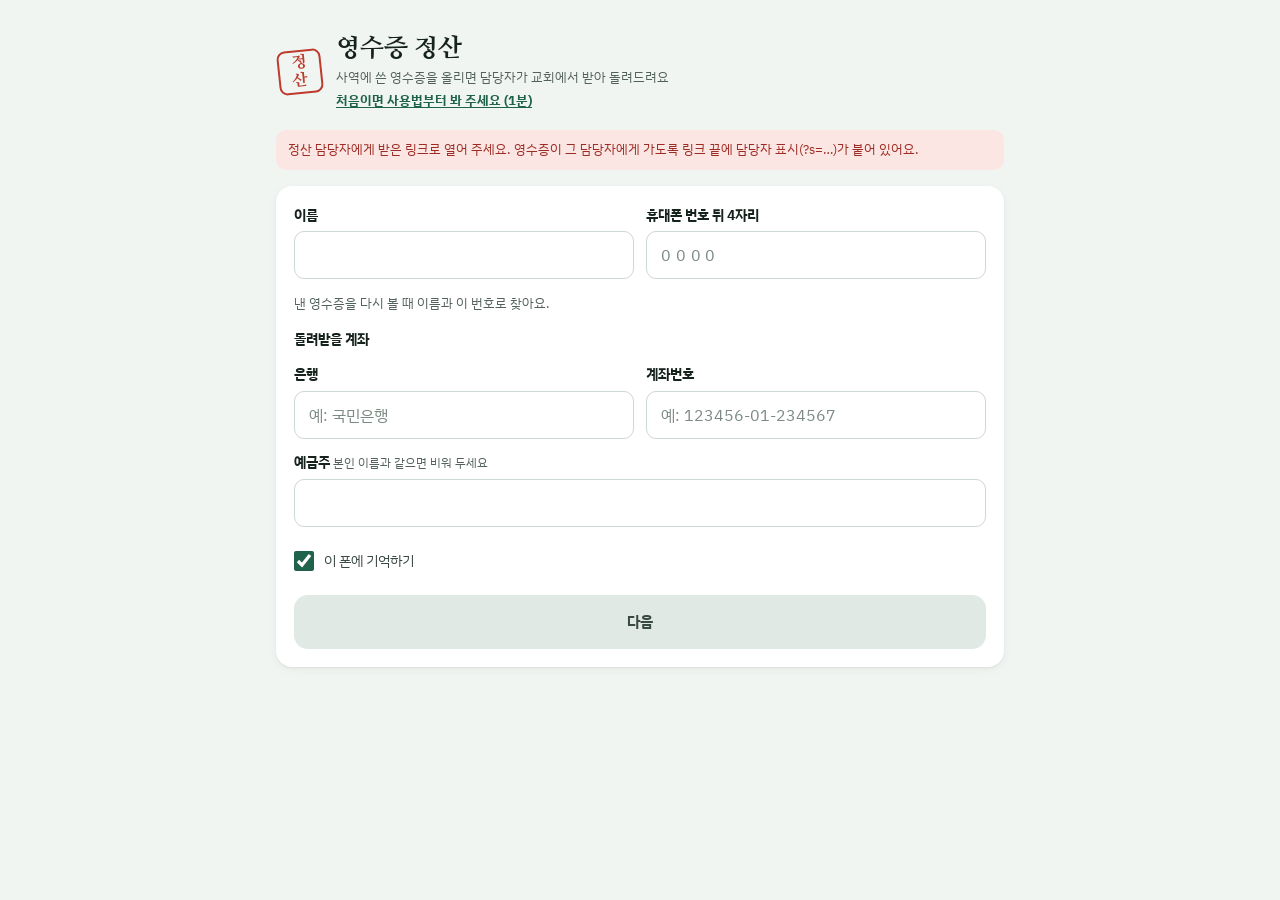
==== commit 6fd41724: "Add files via upload" ====
--- a/settle/index.html
+++ b/settle/index.html
@@ -62,37 +62,74 @@
 const 문의주소 = () => (S.서버 && S.서버.설정 && S.서버.설정.문의) || "";
 const 종이안내 = () => (S.서버 && S.서버.설정 && S.서버.설정.종이영수증안내) || "종이 영수증 원본은 정산 담당자에게 직접 전달해 주세요.";
 const 팀목록 = () => (S.서버 && S.서버.설정 && Array.isArray(S.서버.설정.팀목록) && S.서버.설정.팀목록) || [];
-const 팀필요 = () => 팀목록().length > 1;   // 팀이 여럿일 때만 고름 (하나면 서버가 알아서 넣음)
 const 연결글자 = () => { const t = (S.서버 && S.서버.설정) || {}; return [t.조직 || (t.국 ? t.국 : ""), t.담당자 ? "정산 담당 " + t.담당자 : ""].filter(Boolean).join(" · "); };
 // 담당자마다 서버(Apps Script) 판이 다를 수 있어서, 그 서버가 받을 줄 아는 것만 보여 줌
 const 서버됨 = 기 => !!(S.서버 && Array.isArray(S.서버.기능) && S.서버.기능.indexOf(기) >= 0);
 
 // ---------- 번호 · 살펴보기 ----------
-function 순서() { return S.사역.slice().sort((a, b) => (a.날짜 || "9999-99-99").localeCompare(b.날짜 || "9999-99-99") || a.만든 - b.만든); }
+// 영수증 날짜는 영수증마다 (한 사역에 날짜가 다른 영수증이 섞여도 됨). 사역 순서는 가장 이른 영수증 날짜로
+const 날짜들 = s => s.영수증.map(r => r.날짜).filter(Boolean).sort();
+const 첫날 = s => 날짜들(s)[0] || "";
+function 날짜범위글(s) {
+  const d = 날짜들(s);
+  if (!d.length) return "날짜 없음";
+  return d[0] === d[d.length - 1] ? 날글(d[0]) : `${날글(d[0])} ~ ${날짧게(d[d.length - 1])}`;
+}
+function 순서() { return S.사역.slice().sort((a, b) => (첫날(a) || "9999-99-99").localeCompare(첫날(b) || "9999-99-99") || a.만든 - b.만든); }
 function 번호표() { const m = new Map(); 순서().forEach((s, i) => m.set(s.id, i + 1)); return m; }
 function 겹침표() {   // 같은 날 같은 금액 영수증 — 같은 결제를 두 번 넣었을 수 있음
   const 앞 = new Map(), 결과 = new Map(), 번 = 번호표();
   for (const s of 순서()) s.영수증.forEach((r, k) => {
-    const a = 정수(r.금액); if (!a || !s.날짜) return;
-    const 키 = s.날짜 + "|" + a;
+    const a = 정수(r.금액); if (!a || !r.날짜) return;
+    const 키 = r.날짜 + "|" + a;
     if (앞.has(키) && !r.따로) 결과.set(r.id, 앞.get(키));
     else if (!앞.has(키)) 앞.set(키, { sid: s.id, rid: r.id, 글: `${번.get(s.id)}번 사역 영수증 ${k + 1}` });
   });
+  // 계정과목 · 사역 내용 · 사역팀이 같은 사역이 둘 이상 — 날짜별로 나눠 넣었을 수 있음 (한 사역 · 한 계정은 한 줄로 청구)
+  const 같은 = new Map(), 먼저 = new Map();
+  for (const s of 순서()) {
+    if (s.이어 || !s.계정 || !s.내용.trim()) continue;   // 이어 내는 사역은 원래 사역에 이미 묶여 있음
+    const 키 = s.계정 + "|" + 이름키(s.내용) + "|" + 팀글(s.팀);
+    if (먼저.has(키)) 같은.set(s.id, 먼저.get(키)); else 먼저.set(키, { id: s.id, 번: 번.get(s.id) });
+  }
+  결과.같은 = 같은;
   return 결과;
 }
 function 올리는중(r) { return r.사진.some(p => p.올림 === "대기" || p.올림 === "올리는중"); }
+// 증빙 — 사진에서 품목(산 물건)과 카드 승인번호가 보이는지. 서버가 사진 글을 읽어 알려 주고, 한 영수증의 사진 가운데 어느 하나에라도 있으면 있음
+//   안 보이면 올리는 사람에게 한 번 확인하게 하고(확인했어요 · 제출할 때 한 번 더), 담당자 정산폼에도 표시됨
+function 증빙켜짐() { return 서버됨("증빙확인") && !(S.서버 && S.서버.읽기 === false); }
+const 사진표 = r => r.사진.map(p => p.id).join(",");
+function 증빙확인됨(r) { return !!r.증빙확인 && r.증빙확인 === 사진표(r); }   // 사진이 바뀌면 다시 확인
+function 증빙상태(r) {
+  if (!증빙켜짐() || !r.사진.length) return null;
+  if (r.사진.some(p => p.올림 !== "저장됨" || !p.증빙 || p.증빙.상태 !== "읽음")) return { 상태: "읽는중" };
+  const x = r.사진.map(p => p.증빙), 글 = x.some(v => v.글), 품목 = x.some(v => v.품목), 결제 = x.some(v => v.결제);
+  return { 상태: "읽음", 글, 품목, 결제, 빠짐: !글 ? "글" : !품목 && !결제 ? "둘" : !품목 ? "품목" : !결제 ? "결제" : "" };
+}
+const 증빙글 = { 글: "사진에서 글자를 잘 못 읽어서 품목과 카드 승인번호가 있는지 확인하지 못했어요.", 둘: "사진에서 품목과 카드 승인번호가 안 보여요.",
+  품목: "사진에서 품목(산 물건)이 안 보여요.", 결제: "사진에서 카드 승인번호가 안 보여요." };
+const 증빙도움 = { 글: "품목과 카드 승인번호가 잘 보이게 다시 찍어 붙여 주세요.", 둘: "품목과 카드 승인번호가 모두 보여야 증빙이 돼요.",
+  품목: "카드 전표나 결제 내역만 있으면 품목이 나온 영수증도 붙여 주세요.", 결제: "주문 내역만 있으면 카드 결제 내역(승인번호)도 붙여 주세요." };
+function 증빙볼것() {   // 품목 · 승인번호가 안 보이는데 아직 확인하지 않은 영수증
+  const 번 = 번호표(), 목록 = [];
+  순서().forEach(s => s.영수증.forEach((r, k) => { const 증 = 증빙상태(r); if (증 && 증.상태 === "읽음" && 증.빠짐 && !증빙확인됨(r)) 목록.push({ s, r, 글: `${번.get(s.id)}번 사역 영수증 ${k + 1}` }); }));
+  return 목록;
+}
 function 읽는중(r) { return !!(r.읽기 && (r.읽기.상태 === "읽는중" || r.읽기.상태 === "준비")); }
 function 살펴보기(s, 겹) {
-  const 목록 = [], g = 계정표[s.계정];
+  const 목록 = [], g = 계정표[s.계정], 이어 = s.이어;
   const 막 = (글, r) => 목록.push({ 수준: "막", 글, r }), 확 = (글, r) => 목록.push({ 수준: "확", 글, r }), 안 = 글 => 목록.push({ 수준: "안", 글 });
-  if (!g) 막("계정과목을 골라 주세요");
-  if (!s.활동) 막("사역활동에 체크해 주세요");
-  if (!s.내용.trim()) 막("사역 내용을 적어 주세요");
-  if (!s.날짜) 막("사역일을 골라 주세요");
-  else if (s.날짜 > 오늘()) 확("아직 오지 않은 날짜예요");
-  if (g && g.단가 && !s.명단.length) 막("참가자 명단을 적어 주세요");
-  if (g && g.단가 && 정수(s.한도) && !한도값(s)) 막("따로 정한 1인 한도는 1,000원에서 200,000원 사이로 적어 주세요");
-  else if (g && g.단가 && 한도값(s)) 안(`교회에서 따로 정해 준 1인 한도(${원(한도값(s))}원)로 계산했어요. 담당자가 확인해요.`);
+  if (이어) {   // 이미 낸 사역에 이어 내기 — 계정과목 · 내용 · 명단은 그 사역 그대로라 영수증만 봄
+    if (S.서버 && !서버됨("이어내기")) 막("이 정산 링크는 이어 내기를 받지 않아요. 새 사역으로 내 주세요");
+  } else {
+    if (!g) 막("계정과목을 골라 주세요");
+    if (!s.활동) 막("사역활동에 체크해 주세요");
+    if (!s.내용.trim()) 막("사역 내용을 적어 주세요");
+    if (g && g.단가 && !s.명단.length) 막("참가자 명단을 적어 주세요");
+    if (g && g.단가 && 정수(s.한도) && !한도값(s)) 막("따로 정한 1인 한도는 1,000원에서 200,000원 사이로 적어 주세요");
+    else if (g && g.단가 && 한도값(s)) 안(`교회에서 따로 정해 준 1인 한도(${원(한도값(s))}원)로 계산했어요. 담당자가 확인해요.`);
+  }
   if (!s.영수증.length) 막("영수증을 넣어 주세요");
   s.영수증.forEach((r, k) => {
     const n = k + 1;
@@ -103,10 +140,24 @@
     if (!정수(r.금액)) 막(읽는중(r) ? `영수증 ${n} 금액을 읽는 중이에요` : `영수증 ${n} 금액을 적어 주세요`, r.id);
     else if (정수(r.금액) < 금액최소 || 정수(r.금액) > 금액최대) 막(`영수증 ${n} 금액을 다시 확인해 주세요`, r.id);
     const 읽 = r.읽기 || {};
-    if (읽.날짜 && s.날짜 && 읽.날짜 !== s.날짜) 확(`영수증 ${n} 날짜가 ${날짧게(읽.날짜)}이에요. 사역일과 달라요`, r.id);
+    if (!r.날짜) 막(`영수증 ${n} 날짜를 골라 주세요`, r.id);
+    else if (r.날짜 > 오늘()) 확(`영수증 ${n} 날짜가 아직 오지 않은 날짜예요`, r.id);
+    if (읽.날짜 && r.날짜 && 읽.날짜 !== r.날짜) 확(`영수증 ${n}: 사진에서 읽은 날짜는 ${날짧게(읽.날짜)}이에요. 적은 날짜가 맞는지 봐 주세요`, r.id);
     const 짝 = 겹 && 겹.get(r.id);
     if (짝) 확(`영수증 ${n}과 ${짝.글}의 날짜·금액이 같아요. 같은 결제를 두 번 넣지 않았는지 확인해 주세요`, r.id);
+    const 증 = 증빙상태(r);
+    if (증 && 증.상태 === "읽는중" && !올리는중(r) && !r.사진.some(p => p.올림 === "실패")) 막(`영수증 ${n} 사진을 확인하는 중이에요`, r.id);
+    else if (증 && 증.빠짐 && !증빙확인됨(r)) 확(`영수증 ${n}: ${증빙글[증.빠짐]} 증빙이 되는지 확인해 주세요`, r.id);
   });
+  const 날 = 날짜들(s).concat(이어 ? [이어.날짜, 이어.끝날].filter(Boolean) : []).sort();
+  if (날.length > 1 && 날[0] !== 날[날.length - 1]) {
+    // 예전 판 서버는 사역마다 날짜를 하나만 받음 (영수증마다 날짜를 적으면 첫 날짜로 모두 바뀜)
+    if (!이어 && S.서버 && !서버됨("영수증날짜")) 막("이 정산 링크는 아직 한 사역에 영수증 날짜를 하나만 받아요. 날짜가 다른 영수증은 사역을 따로 추가해 주세요");
+    else if ((Date.parse(날[날.length - 1]) - Date.parse(날[0])) / 864e5 > 31) 확(이어 ? "이미 낸 영수증과 날짜가 한 달 넘게 차이 나요. 같은 사역이 맞는지 봐 주세요" : "영수증 날짜가 한 달 넘게 차이 나요. 한 사역의 영수증이 맞는지 봐 주세요");
+  }
+  if (이어 && 이어.정산서) 안("담당자가 이미 교회 정산서를 만든 사역이에요. 이어 낸 영수증은 담당자가 확인해서 처리해요.");
+  const 짝 = 겹 && 겹.같은 && 겹.같은.get(s.id);
+  if (짝) 목록.push({ 수준: "확", 글: `${짝.번}번 사역과 계정과목·사역 내용이 같아요. 같은 사역이면 합쳐야 한 줄로 묶여 청구돼요. 다른 날 따로 한 모임이면 그대로 두세요.`, 합칠: 짝.id, 합칠번: 짝.번 });
   if (g && g.증빙) 안(g.증빙);
   return 목록;
 }
@@ -128,13 +179,17 @@
     q.onsuccess = () => ok(q.result); q.onerror = () => no(q.error); q.onblocked = () => no(new Error("blocked"));
   });
 }
-let 저장타이머 = 0;
-function 저장() { clearTimeout(저장타이머); 저장타이머 = setTimeout(초안쓰기, 500); }
+let 저장타이머 = 0, 마지막저장 = 0;
+// 고칠 때마다 0.5초 뒤 임시 저장 — 쉬지 않고 고쳐도 2초에 한 번은 저장 (창을 닫거나 새로 고칠 때 잃는 것을 줄임)
+function 저장() { clearTimeout(저장타이머); 저장타이머 = setTimeout(초안쓰기, Date.now() - 마지막저장 > 2000 ? 0 : 500); }
 async function 초안쓰기() {
+  마지막저장 = Date.now(); 저장타이머 = 0;
   try {
-    const 값 = { v: 1, 제출ID: S.제출ID, 사역: S.사역.map(s => ({ id: s.id, 활동: s.활동, 내용: s.내용, 날짜: s.날짜, 계정: s.계정, 한도: s.한도 || "", 명단: s.명단.slice(), 만든: s.만든,
-      영수증: s.영수증.map(r => ({ id: r.id, 구분: r.구분, 금액: r.금액, 출처: r.출처, 따로: !!r.따로, 읽기: r.읽기 ? Object.assign({}, r.읽기) : null,
-        사진: r.사진.map(p => ({ id: p.id, blob: p.blob, w: p.w, h: p.h, 파일id: p.파일id || "" })) })) })) };
+    const 값 = { v: 1, 제출ID: S.제출ID, 사역: S.사역.map(s => ({ id: s.id, 활동: s.활동, 내용: s.내용, 계정: s.계정, 팀: s.팀 || "", 한도: s.한도 || "", 명단: s.명단.slice(), 만든: s.만든,
+      이어: s.이어 ? Object.assign({}, s.이어) : null,
+      영수증: s.영수증.map(r => ({ id: r.id, 구분: r.구분, 금액: r.금액, 날짜: r.날짜 || "", 날짜출처: r.날짜출처 || "", 출처: r.출처, 따로: !!r.따로, 읽기: r.읽기 ? Object.assign({}, r.읽기) : null,
+        증빙확인: r.증빙확인 || "",
+        사진: r.사진.map(p => ({ id: p.id, blob: p.blob, w: p.w, h: p.h, 파일id: p.파일id || "", 증빙: p.증빙 && p.증빙.상태 === "읽음" ? p.증빙 : null })) })) })) };
     const db = await 창고열기();
     await new Promise((ok, no) => { const tx = db.transaction("draft", "readwrite"); tx.objectStore("draft").put(값, "current"); tx.oncomplete = ok; tx.onerror = () => no(tx.error); tx.onabort = () => no(tx.error); });
     db.close();
@@ -147,12 +202,15 @@
     db.close();
     if (!값 || 값.v !== 1 || !Array.isArray(값.사역)) return;
     S.제출ID = 값.제출ID || "";
-    S.사역 = 값.사역.map(s => ({ id: s.id || uid(), 활동: s.활동 || "", 내용: s.내용 || "", 날짜: s.날짜 || "", 계정: s.계정 || "", 한도: s.한도 || "", 명단: Array.isArray(s.명단) ? s.명단 : [], 만든: s.만든 || Date.now(),
+    S.사역 = 값.사역.map(s => ({ id: s.id || uid(), 활동: s.활동 || "", 내용: s.내용 || "", 계정: s.계정 || "", 팀: s.팀 || "", 한도: s.한도 || "", 명단: Array.isArray(s.명단) ? s.명단 : [], 만든: s.만든 || Date.now(),
+      이어: s.이어 && s.이어.사역ID ? s.이어 : null,
       영수증: (s.영수증 || []).map(r => {
         let 읽기 = r.읽기 && typeof r.읽기 === "object" ? r.읽기 : null;
         if (읽기 && (읽기.상태 === "읽는중" || 읽기.상태 === "준비")) 읽기 = { 상태: "대기" };   // 읽다 만 금액은 다시 읽음
-        return { id: r.id || uid(), 구분: r.구분 || "", 금액: r.금액 || "", 출처: r.출처 || "", 따로: !!r.따로, 읽기,
-          사진: (r.사진 || []).filter(p => p && p.blob).map(p => ({ id: p.id || uid(), blob: p.blob, w: p.w, h: p.h, url: URL.createObjectURL(p.blob), 파일id: p.파일id || "", 올림: p.파일id ? "저장됨" : "대기", 오류: "" })) };
+        return { id: r.id || uid(), 구분: r.구분 || "", 금액: r.금액 || "", 날짜: r.날짜 || s.날짜 || "", 날짜출처: r.날짜출처 || "", 출처: r.출처 || "", 따로: !!r.따로, 읽기,   // 예전 초안은 사역 날짜를 영수증마다
+          증빙확인: r.증빙확인 || "",
+          사진: (r.사진 || []).filter(p => p && p.blob).map(p => ({ id: p.id || uid(), blob: p.blob, w: p.w, h: p.h, url: URL.createObjectURL(p.blob), 파일id: p.파일id || "", 올림: p.파일id ? "저장됨" : "대기", 오류: "",
+            증빙: p.증빙 && p.증빙.상태 === "읽음" ? p.증빙 : null })) };
       }) }));
   } catch (e) {}
 }
@@ -166,7 +224,7 @@
   S.기억 = !!저장읽기(나키) || !저장읽기(나키, true);
 }
 function 나쓰기() { if (S.기억) { 저장쓰기(나키, S.나); 저장쓰기(나키, null, true); } else { 저장쓰기(나키, null); 저장쓰기(나키, S.나, true); } }
-function 나됨() { const t = S.나; return !!(t.이름.trim() && 숫자만(t.전화).length === 4 && t.은행.trim() && 숫자만(t.계좌).length >= 6 && (!팀필요() || 팀목록().indexOf(t.팀) >= 0)); }
+function 나됨() { const t = S.나; return !!(t.이름.trim() && 숫자만(t.전화).length === 4 && t.은행.trim() && 숫자만(t.계좌).length >= 6); }
 
 // ---------- 사진 올리기 · 금액 읽기 ----------
 const 올림줄 = { 도는: 0, 대기: [] }, 읽기줄 = { 도는: 0, 대기: [] };
@@ -190,6 +248,7 @@
   const 주인 = 사진주인(p);
   영수증새로(주인); 저장();
   if (p.올림 === "저장됨" && 주인.r && 주인.r.사진[0] === p && 주인.r.읽기 && 주인.r.읽기.상태 === "대기") 읽기넣기(주인.s, 주인.r);
+  else if (p.올림 === "저장됨" && 주인.r) 증빙넣기(p);
 }
 function 읽기넣기(s, r, 다시) {
   if (!r || !r.사진[0]) return;
@@ -203,8 +262,35 @@
   while (읽기줄.도는 < 2 && 읽기줄.대기.length) {
     const x = 읽기줄.대기.shift();
     읽기줄.도는++;
-    금액읽기(x).catch(() => {}).then(() => { 읽기줄.도는--; 읽기돌리기(); });
-  }
+    (x.pid ? 증빙읽기(x) : 금액읽기(x)).catch(() => {}).then(() => { 읽기줄.도는--; 읽기돌리기(); });
+  }
+}
+// 붙인 사진(카드 전표 · 품목 영수증 등)도 품목 · 승인번호를 읽음 — 첫 사진은 금액을 읽을 때 같이
+function 증빙넣기(p) {
+  if (!증빙켜짐() || !p || !p.파일id || p.올림 !== "저장됨" || (p.증빙 && p.증빙.상태 !== "실패")) return;
+  p.증빙 = { 상태: "읽는중" };
+  읽기줄.대기.push({ pid: p.id });
+  읽기돌리기();
+}
+function 사진찾기(pid) { for (const s of S.사역) for (const r of s.영수증) { const p = r.사진.find(q => q.id === pid); if (p) return { s, r, p }; } return {}; }
+async function 증빙읽기({ pid }) {
+  const 처음 = 사진찾기(pid);
+  if (!처음.p || !처음.p.파일id) return;
+  let d = null;
+  try { d = await 보내기({ action: "읽기", id: 처음.p.파일id }, 60); } catch (e) { d = null; }
+  const x = 사진찾기(pid);
+  if (!x.p) return;
+  x.p.증빙 = d && d.ok && d.증빙 ? Object.assign({ 상태: "읽음" }, d.증빙) : { 상태: "읽음", 글: false, 품목: false, 결제: false };
+  영수증새로({ s: x.s, r: x.r }); 둘레새로(x.s); 저장();
+}
+// 이어 쓰는 초안 · 예전 판에서 올린 사진처럼 아직 안 읽은 사진
+function 증빙채우기() {
+  if (!증빙켜짐()) return;
+  S.사역.forEach(s => s.영수증.forEach(r => r.사진.forEach((p, j) => {
+    if (p.증빙 && p.증빙.상태 === "읽는중") p.증빙 = null;   // 읽다 만 것
+    if (j === 0 && r.읽기 && (r.읽기.상태 === "대기" || r.읽기.상태 === "읽는중")) return;   // 금액을 읽을 때 같이
+    증빙넣기(p);
+  })));
 }
 async function 금액읽기({ sid, rid }) {
   let s = 사역찾기(sid), r = s && s.영수증.find(x => x.id === rid);
@@ -213,12 +299,20 @@
   try { d = await 보내기({ action: "읽기", id: r.사진[0].파일id }, 60); } catch (e) { d = null; }
   s = 사역찾기(sid); r = s && s.영수증.find(x => x.id === rid);
   if (!r) return;
+  if (r.사진[0]) r.사진[0].증빙 = d && d.ok && d.증빙 ? Object.assign({ 상태: "읽음" }, d.증빙) : d && d.ok ? null : { 상태: "읽음", 글: false, 품목: false, 결제: false };
   if (d && d.ok && d.까닭 === "꺼짐") { r.읽기 = { 상태: "꺼짐" }; if (S.서버) S.서버.읽기 = false; }
   else if (d && d.ok && d.읽음 && 정수(d.금액) >= 금액최소) {
     const 금 = 정수(d.금액);
     r.읽기 = { 상태: "읽음", 금액: 금, 날짜: /^\d{4}-\d{2}-\d{2}$/.test(d.날짜 || "") ? d.날짜 : "", 후보: (d.후보 || []).map(정수).filter(v => v >= 금액최소 && v !== 금).slice(0, 4) };
     if (!정수(r.금액)) { r.금액 = 금; r.출처 = "읽음"; }
   } else r.읽기 = { 상태: "못읽음", 날짜: d && d.ok && /^\d{4}-\d{2}-\d{2}$/.test(d.날짜 || "") ? d.날짜 : "" };
+  // 영수증 날짜가 비어 있으면 사진에서 읽은 날짜로 채움 (앞날짜는 잘못 읽은 것일 수 있어 넣지 않음)
+  if (!r.날짜 && r.읽기.날짜 && r.읽기.날짜 <= 오늘()) {
+    r.날짜 = r.읽기.날짜; r.날짜출처 = "읽음";
+    const 칸d = document.getElementById("rd-" + r.id);
+    if (칸d && document.activeElement !== 칸d) 칸d.value = r.날짜;
+    영수증새로({ s, r }); 둘레새로(s); 저장(); return;
+  }
   영수증새로({ s, r }); 저장();
 }
 
@@ -230,13 +324,17 @@
 }
 function 가기(화면) { S.화면 = 화면; 그리기(); window.scrollTo(0, 0); const h = document.querySelector("h1"); if (h) { h.setAttribute("tabindex", "-1"); h.focus({ preventScroll: true }); } }
 function 문의버튼() { const u = 문의주소(); return u ? `<a class="pill" href="${esc(u)}" target="_blank" rel="noopener">${아이콘.말풍선}문의</a>` : ""; }
+// 올리는 사람용 사용법 (settle/help.html) — 담당자 링크 표시(?s=)를 달아 두면 사용법 화면에서 이 제출 화면으로 돌아올 수 있음
+const 사용법주소 = () => "help.html" + (링크배포 ? "?s=" + encodeURIComponent(링크배포) : "");
+function 사용법버튼() { return `<a class="pill" href="${esc(사용법주소())}" target="_blank" rel="noopener">${아이콘.책}사용법</a>`; }
 
 function 본인화면() {
   const t = S.나;
   return `
   <div class="hero">
     <div class="brand"><span class="seal" aria-hidden="true">정산</span>
-      <div>${연결글자() ? `<p class="org">${esc(연결글자())}</p>` : ""}<h1>영수증 정산</h1><p class="tagline">사역에 쓴 영수증을 올리면 담당자가 교회에서 받아 돌려드려요</p></div></div>
+      <div>${연결글자() ? `<p class="org">${esc(연결글자())}</p>` : ""}<h1>영수증 정산</h1><p class="tagline">사역에 쓴 영수증을 올리면 담당자가 교회에서 받아 돌려드려요</p>
+        <p class="tagline"><a class="linkbtn" href="${esc(사용법주소())}" target="_blank" rel="noopener">처음이면 사용법부터 봐 주세요 (1분)</a></p></div></div>
   </div>
   ${설정알림()}
   <form class="card" id="me-form" novalidate>
@@ -245,9 +343,6 @@
       <label class="fld"><span>휴대폰 번호 뒤 4자리</span><input class="inp digits" id="me-전화" data-me="전화" value="${esc(t.전화)}" inputmode="numeric" maxlength="4" autocomplete="off" placeholder="0000"></label>
     </div>
     <p class="note">낸 영수증을 다시 볼 때 이름과 이 번호로 찾아요.</p>
-    ${팀필요() ? `<span class="lbl" id="team-l">소속 팀</span>
-    <div class="chips" role="group" aria-labelledby="team-l">${팀목록().map(x => `<button type="button" class="chip-btn" data-act="팀" data-v="${esc(x)}" aria-pressed="${t.팀 === x}">${esc(x)}</button>`).join("")}</div>
-    <p class="note">영수증이 이 팀 정산서로 들어가요.</p>` : ""}
     <span class="lbl">돌려받을 계좌</span>
     <div class="grid2">
       <label class="fld"><span>은행</span><input class="inp" id="me-은행" data-me="은행" value="${esc(t.은행)}" placeholder="예: 국민은행" maxlength="30"></label>
@@ -265,10 +360,10 @@
   return `
   <header class="top">
     <div class="brand"><span class="seal sm" aria-hidden="true">정산</span><div><h1 class="sm">영수증 정산</h1>${연결글자() ? `<p class="org sm">${esc(연결글자())}</p>` : ""}</div></div>
-    ${문의버튼()}
+    <div class="top-acts">${사용법버튼()}${문의버튼()}</div>
   </header>
   ${설정알림()}
-  <div class="who-line"><span><b>${esc(t.이름)}</b> 님${팀필요() && t.팀 ? ` · ${esc(t.팀)}` : ""} · ${esc(t.은행)} ${esc(t.계좌)}${t.예금주 && t.예금주 !== t.이름 ? ` (${esc(t.예금주)})` : ""}</span>
+  <div class="who-line"><span><b>${esc(t.이름)}</b> 님 · ${esc(t.은행)} ${esc(t.계좌)}${t.예금주 && t.예금주 !== t.이름 ? ` (${esc(t.예금주)})` : ""}</span>
     <button type="button" class="linkbtn" data-act="본인바꾸기">바꾸기</button></div>
   <div class="tabs wide" role="group" aria-label="화면 고르기">
     <button type="button" data-act="탭" data-v="작성" aria-pressed="${S.탭 === "작성"}">영수증 올리기</button>
@@ -289,7 +384,7 @@
 }
 function 목록html() {
   const 목록 = 순서(), 번 = 번호표(), 겹 = 겹침표();
-  if (!목록.length) return `<p class="empty">아직 낼 사역이 없어요.<br><button type="button" class="linkbtn" data-act="추가">사역 추가</button>로 시작해 주세요.</p>`;
+  if (!목록.length) return `<p class="empty">아직 낼 사역이 없어요.<br><button type="button" class="linkbtn" data-act="추가">사역 추가</button>로 시작해 주세요.<br><a class="linkbtn" href="${esc(사용법주소())}" target="_blank" rel="noopener">처음이면 사용법 보기</a></p>`;
   return 목록.map(s => 카드(s, 번.get(s.id), 겹)).join("");
 }
 function 목록그리기() { 칸("items", 목록html()); 칸("list-n", S.사역.length ? S.사역.length + "건" : ""); }
@@ -303,8 +398,8 @@
 function 카드머리(s, 번, 겹) {
   const c = 계산(s), g = 계정표[s.계정], 열림 = S.열린 === s.id;
   const 살 = 살펴보기(s, 겹), 막 = 살.filter(x => x.수준 === "막"), 확 = 살.filter(x => x.수준 === "확");
-  const 메타1 = [s.날짜 ? 날글(s.날짜) : "사역일 없음", s.활동 || "사역활동 없음"].join(" · ");
-  const 메타2 = [g ? g.이름 : "계정과목 없음", c.인원 ? `${c.인원}명` : g && g.단가 ? "명단 없음" : ""].filter(Boolean).join(" · ");
+  const 메타1 = [s.이어 ? "이어서 내기" : "", 날짜범위글(s), s.활동 || "사역활동 없음", 팀글(s.팀)].filter(Boolean).join(" · ");
+  const 메타2 = [g ? g.이름 : "계정과목 없음", c.인원 ? `${c.인원}명` : g && g.단가 ? "명단 없음" : "", s.이어 ? `이미 낸 영수증 ${s.이어.장수}장` : ""].filter(Boolean).join(" · ");
   const 금액 = c.합계 ? `<b>${원(c.받을)}원</b>${c.받을 !== c.합계 ? `<s>영수증 ${원(c.합계)}원</s>` : ""}` : `<b>—</b>`;
   const 상태 = 막.length ? `<span class="flag bad">${막.length}개 남음</span>` : 확.length ? `<span class="flag warn">확인 ${확.length}</span>` : `<span class="flag ok">낼 수 있어요</span>`;
   let 아래 = "";
@@ -322,6 +417,16 @@
 }
 function 편집(s, 겹) {
   const id = s.id, g = 계정표[s.계정], 그외 = !!(g && !g.단가) || !!s._그외;
+  if (s.이어) return `<div class="ed">
+    ${이어칸(s)}
+    ${영수증구역(s, 겹)}
+    <div class="calc" id="calc-${id}">${계산칸(s)}</div>
+    <div class="warns" id="warn-${id}">${경고칸(s, 겹)}</div>
+    <div class="ed-foot">
+      <button type="button" class="btn" data-act="접기" data-id="${id}">완료</button>
+      <button type="button" class="btn danger${S.지울확인 === id ? " sure" : ""}" id="del-${id}" data-act="지우기" data-id="${id}">${지우기글(s)}</button>
+    </div>
+  </div>`;
   const 다른 = 계정.filter(x => !x.단가), 묶음 = ["일반", "도서인쇄비", "임차료", "여비교통비"];
   const 선택 = 그외 ? `<select class="inp" id="acct-${id}" data-f="계정" data-id="${id}" aria-label="그 외 계정과목">
       <option value=""${g && !g.단가 ? "" : " selected"}>계정과목 고르기</option>
@@ -344,14 +449,16 @@
       <div class="acts" role="radiogroup" aria-labelledby="la-${id}">${사역활동.map(a => `<button type="button" class="act" role="radio" data-act="활동" data-id="${id}" data-v="${a.이름}" aria-checked="${s.활동 === a.이름}"><span class="tick" aria-hidden="true">${s.활동 === a.이름 ? 아이콘.체크(15) : ""}</span><span class="tx"><b>${a.이름}</b><small>${esc(a.예.join(", "))}</small></span></button>`).join("")}</div>
     </section>
     <section class="f">
+      <div class="f-h"><label class="lbl" for="tm-${id}">사역팀</label><span class="hint">팀이 없는 사역이면 비워 두세요</span></div>
+      <input class="inp" id="tm-${id}" data-f="팀" data-id="${id}" value="${esc(s.팀 || "")}" maxlength="30" autocomplete="off" enterkeyhint="done"
+        placeholder="${esc(팀목록().length ? "예: " + 팀목록().slice(0, 2).join(", ") : "예: 1팀")}"${팀목록().length ? ` list="tl-${id}"` : ""}>
+      ${팀목록().length ? `<datalist id="tl-${id}">${팀목록().map(x => `<option value="${esc(x)}"></option>`).join("")}</datalist>` : ""}
+      <div id="tc-${id}">${팀칩(s)}</div>
+    </section>
+    <section class="f">
       <label class="lbl" for="c-${id}">사역 내용</label>
       <textarea class="inp memo" id="c-${id}" data-f="내용" data-id="${id}" rows="2" maxlength="80" placeholder="어떤 모임·사역이었는지 직접 적어 주세요. 예: 9월 전체리더모임 후 간식" enterkeyhint="done">${esc(s.내용)}</textarea>
       <p class="note">첨부 양식의 사역 내용 칸에 적은 그대로 들어가요.</p>
-    </section>
-    <section class="f">
-      <label class="lbl" for="d-${id}">사역일</label>
-      <input class="inp" id="d-${id}" type="date" data-f="날짜" data-id="${id}" value="${esc(s.날짜)}" max="${오늘()}">
-      <p class="note" id="dn-${id}">${날짜글(s)}</p>
     </section>
     <section class="f">
       <div class="f-h"><label class="lbl" for="n-${id}">참가자 명단${g && !g.단가 ? `<span class="opt">필요할 때만</span>` : ""}</label><span class="count" id="cnt-${id}">${s.명단.length}명</span></div>
@@ -360,21 +467,42 @@
         <button type="button" class="btn-sm fill" data-act="이름추가" data-id="${id}">추가</button></div>
       <div class="names-tools" id="nt-${id}">${명단도구(s)}</div>
     </section>
-    <section class="f" aria-labelledby="lr-${id}">
-      <div class="f-h"><span class="lbl" id="lr-${id}">영수증</span><span class="hint">결제 한 번에 영수증 하나</span></div>
+    ${영수증구역(s, 겹)}
+    <div class="calc" id="calc-${id}">${계산칸(s)}</div>
+    <div class="warns" id="warn-${id}">${경고칸(s, 겹)}</div>
+    <div class="ed-foot">
+      <button type="button" class="btn" data-act="접기" data-id="${id}">완료</button>
+      <button type="button" class="btn danger${S.지울확인 === id ? " sure" : ""}" id="del-${id}" data-act="지우기" data-id="${id}">${지우기글(s)}</button>
+    </div>
+  </div>`;
+}
+function 지우기글(s) { return S.지울확인 === s.id ? "한 번 더 누르면 지워져요" : s.이어 ? "그만두기" : "사역 지우기"; }
+function 영수증구역(s, 겹) {
+  const id = s.id, g = 계정표[s.계정];
+  const 다른 = s.계정 === "(사)식대" ? "간식" : s.계정 === "(사)간식비" ? "식사" : "식사·간식";
+  return `<section class="f" aria-labelledby="lr-${id}">
+      <div class="f-h"><span class="lbl" id="lr-${id}">${s.이어 ? "이어서 낼 영수증" : "영수증"}</span><span class="hint">결제 한 번에 영수증 하나</span></div>
       <div class="rcs" id="rcs-${id}">${영수증들(s, 겹)}</div>
       <div class="rc-add">
         <button type="button" class="add-tile" data-act="사진고르기" data-id="${id}">${아이콘.카메라}<span id="at-${id}">${s.영수증.length ? "영수증 사진 더 넣기" : "영수증 사진 넣기"}</span></button>
         <div class="row"><span>${S.서버 && S.서버.읽기 === false ? "금액은 직접 적어 주세요" : "사진을 넣으면 금액을 읽어 채워요"}</span><button type="button" class="linkbtn" data-act="금액만" data-id="${id}">사진 없이 금액만 적기</button></div>
       </div>
-    </section>
-    <div class="calc" id="calc-${id}">${계산칸(s)}</div>
-    <div class="warns" id="warn-${id}">${경고칸(s, 겹)}</div>
-    <div class="ed-foot">
-      <button type="button" class="btn" data-act="접기" data-id="${id}">완료</button>
-      <button type="button" class="btn danger${S.지울확인 === id ? " sure" : ""}" id="del-${id}" data-act="지우기" data-id="${id}">${S.지울확인 === id ? "한 번 더 누르면 지워져요" : "사역 지우기"}</button>
-    </div>
-  </div>`;
+      <div class="rc-rule">
+        <p>${s.이어 ? `이 사역에 더할 ${g ? esc(g.짧게) + " " : ""}영수증만 넣어요. 날짜가 달라도 괜찮아요.` : `이 사역의 ${g ? esc(g.짧게) : "같은 계정과목"} 영수증은 날짜가 달라도 모두 여기에 넣어요. 한 줄로 묶여 청구돼요.`}</p>
+        <p>${다른}처럼 계정과목이 다른 영수증은 따로 내요. <button type="button" class="linkbtn" data-act="다른계정" data-id="${id}">같은 사역으로 하나 더 추가</button></p>
+      </div>
+    </section>`;
+}
+// 이미 낸 사역에 이어 낼 때 — 원래 사역 정보 (여기서는 못 고침. 고칠 게 있으면 담당자에게)
+function 이어칸(s) {
+  const x = s.이어, g = 계정표[s.계정];
+  const 날 = x.날짜 ? 날글(x.날짜) + (x.끝날 && x.끝날 !== x.날짜 ? " ~ " + 날짧게(x.끝날) : "") : "";
+  const 줄 = [["이미 낸 영수증", `${x.장수}장 · ${원(x.합계)}원`], ["영수증 날짜", 날], ["계정과목", g ? g.이름 : s.계정], ["사역활동", s.활동], ["사역팀", s.팀], ["참가자", s.명단.length ? `${s.명단.length}명` : ""]].filter(r => r[1]);
+  return `<section class="f carry" aria-label="이어 낼 사역">
+      <p class="carry-h">이미 낸 사역에 영수증을 이어서 내요</p>
+      <dl class="carry-dl">${줄.map(r => `<dt>${esc(r[0])}</dt><dd>${esc(r[1])}</dd>`).join("")}</dl>
+      <p class="note">계정과목·사역 내용·명단은 이미 낸 사역 그대로 들어가고, 1인 한도도 이미 낸 영수증과 합쳐서 계산해요. 바꿀 게 있으면 담당자에게 알려 주세요.</p>
+    </section>`;
 }
 function 규칙글(s) {
   const g = 계정표[s.계정];
@@ -393,9 +521,12 @@
       <button type="button" class="linkbtn sm" data-act="한도닫기" data-id="${s.id}">따로 정한 한도 없음</button>
     </div>`;
 }
-function 날짜글(s) {
-  if (!s.날짜) return "사역한 날짜를 골라 주세요.";
-  return esc(날글(s.날짜) + (s.날짜 > 오늘() ? " · 아직 오지 않은 날짜예요" : ""));
+// 사역팀 — 띄어쓰기 정리 ('새가족 팀' → '새가족팀'). 비어 있으면 팀 없는 사역
+function 팀글(v) { return String(v || "").replace(/\s+/g, " ").trim().replace(/\s+팀$/, "팀"); }
+function 팀칩(s) {
+  const 목록 = 팀목록();
+  if (!목록.length) return "";
+  return `<div class="chips" role="group" aria-label="사역팀 바로 고르기">${목록.map(x => `<button type="button" class="chip-btn" data-act="사역팀" data-id="${s.id}" data-v="${esc(x)}" aria-pressed="${팀글(s.팀) === x}">${esc(x)}</button>`).join("")}</div>`;
 }
 function 명단칩(s) {
   if (!s.명단.length) return `<p class="none">${단가(s) ? "인원 × 단가로 계산해요. 카톡 명단을 붙여 넣어도 돼요." : "참석 확인이 필요한 사역이면 적어 주세요."}</p>`;
@@ -418,6 +549,7 @@
         <div class="seg2" role="group" aria-label="영수증 ${n} 종류" id="k-${r.id}">${구분버튼(s, r)}</div>
         <div class="amt"><input id="a-${r.id}" data-f="금액" data-id="${s.id}" data-r="${r.id}" type="text" inputmode="numeric" autocomplete="off"
           value="${정수(r.금액) ? 원(r.금액) : ""}" placeholder="${읽는중(r) ? "읽는 중" : "0"}" aria-label="영수증 ${n} 금액"><span>원</span></div>
+        <label class="rc-date"><span>영수증 날짜</span><input class="inp" id="rd-${r.id}" type="date" data-f="영수증날짜" data-id="${s.id}" data-r="${r.id}" value="${esc(r.날짜 || "")}" max="${오늘()}" aria-label="영수증 ${n} 날짜"></label>
       </div>
     </div>
     <div class="att" id="att-${r.id}">${붙임칸(s, r, n)}</div>
@@ -449,25 +581,44 @@
   const 실패 = r.사진.filter(p => p.올림 === "실패");
   if (실패.length) 줄.push(`<p class="st bad">${아이콘.느낌표()}<span>${esc(실패[0].오류 || "사진을 올리지 못했어요.")} <button type="button" class="linkbtn" data-act="다시올리기" data-id="${s.id}" data-r="${r.id}">다시 올리기</button></span></p>`);
   else if (올리는중(r)) 줄.push(`<p class="st"><span class="spin sm"></span><span>사진을 올리는 중이에요. 그동안 다른 칸을 채워 주세요.</span></p>`);
+  const 증 = 증빙상태(r), 증빙됨 = 증 && 증.상태 === "읽음" && !증.빠짐;
   if (읽는중(r)) 줄.push(`<p class="st"><span class="spin sm"></span><span>사진에서 금액을 읽는 중이에요.</span></p>`);
-  else if (읽.상태 === "읽음") {
-    if (금 && 금 === 읽.금액) 줄.push(`<p class="st ok">${아이콘.체크()}<span>사진에서 읽은 금액이에요${읽.날짜 ? " · " + 날짧게(읽.날짜) : ""}</span></p>`);
+  else if (증 && 증.상태 === "읽는중" && !올리는중(r) && !실패.length) 줄.push(`<p class="st"><span class="spin sm"></span><span>사진에서 품목과 카드 승인번호를 확인하는 중이에요.</span></p>`);
+  if (!읽는중(r) && 읽.상태 === "읽음") {
+    if (금 && 금 === 읽.금액) 줄.push(`<p class="st ok">${아이콘.체크()}<span>사진에서 읽은 금액이에요${읽.날짜 ? " · " + 날짧게(읽.날짜) : ""}${증빙됨 ? " · 품목과 승인번호도 보여요" : ""}</span></p>`);
     else if (금) 줄.push(`<p class="st">직접 고친 금액이에요 · 사진에서 읽은 금액 ${원(읽.금액)}원 <button type="button" class="linkbtn" data-act="읽은금액" data-id="${s.id}" data-r="${r.id}">되돌리기</button></p>`);
     else 줄.push(`<p class="st">사진에서 읽은 금액은 ${원(읽.금액)}원이에요. <button type="button" class="linkbtn" data-act="읽은금액" data-id="${s.id}" data-r="${r.id}">넣기</button></p>`);
     const 다른 = (읽.후보 || []).filter(v => v !== 금);
     if (다른.length) 줄.push(`<div class="cands"><span>사진에서 찾은 다른 금액</span>${다른.map(v => `<button type="button" class="cand" data-act="후보" data-id="${s.id}" data-r="${r.id}" data-v="${v}">${원(v)}원</button>`).join("")}</div>`);
-  } else if (읽.상태 === "못읽음" && !금) 줄.push(`<p class="st">금액을 못 읽었어요. 직접 적어 주세요.</p>`);
-  if (읽.날짜 && s.날짜 && 읽.날짜 !== s.날짜) 줄.push(`<p class="st warn">${아이콘.느낌표()}<span>영수증 날짜가 ${날짧게(읽.날짜)}이에요. 사역일(${날짧게(s.날짜)})과 달라요.</span></p>`);
+  } else if (!읽는중(r) && 읽.상태 === "못읽음" && !금) 줄.push(`<p class="st">금액을 못 읽었어요. 직접 적어 주세요.</p>`);
+  if (증빙됨 && !(읽.상태 === "읽음" && 금 && 금 === 읽.금액)) 줄.push(`<p class="st ok">${아이콘.체크()}<span>사진에서 품목과 카드 승인번호가 보여요</span></p>`);
+  if (증 && 증.빠짐) {
+    if (!증빙확인됨(r)) 줄.push(`<p class="st warn">${아이콘.느낌표()}<span>${증빙글[증.빠짐]} ${증빙도움[증.빠짐]}</span></p>
+      <div class="pair">${r.사진.length < 1 + 붙임최대 ? `<button type="button" class="yes" data-act="붙이기" data-id="${s.id}" data-r="${r.id}">사진 붙이기</button>` : ""}<button type="button" class="no2" data-act="증빙확인" data-id="${s.id}" data-r="${r.id}">증빙 맞아요</button></div>`);
+    else 줄.push(`<p class="st">${아이콘.체크()}<span>증빙이 맞다고 표시했어요. 담당자도 이 영수증을 한 번 더 봐요.</span></p>`);
+  }
+  if (읽.날짜 && r.날짜 && 읽.날짜 !== r.날짜) 줄.push(`<p class="st warn">${아이콘.느낌표()}<span>사진에서 읽은 날짜는 ${날짧게(읽.날짜)}인데 적은 날짜는 ${날짧게(r.날짜)}이에요. <button type="button" class="linkbtn" data-act="날짜맞추기" data-id="${s.id}" data-r="${r.id}">${날짧게(읽.날짜)}로 바꾸기</button></span></p>`);
   const 짝 = 겹 && 겹.get(r.id);
   if (짝) 줄.push(`<p class="st warn">${아이콘.느낌표()}<span>${esc(짝.글)}과 날짜·금액이 같아요. 같은 결제를 따로 찍은 사진(카드 전표 · 품목 영수증 등)이면 붙여 주세요.</span></p>
     <div class="pair">${짝.sid === s.id ? `<button type="button" class="yes" data-act="합치기" data-id="${s.id}" data-r="${r.id}" data-to="${짝.rid}">그 영수증에 붙이기</button>` : ""}<button type="button" class="no2" data-act="따로" data-id="${s.id}" data-r="${r.id}">따로 결제했어요</button></div>`);
-  if (r.구분 === "전자" && r.사진.length === 1) 줄.push(`<p class="st">전자영수증은 이 캡처가 증빙이에요. 품목과 카드 승인번호가 한 장에 다 안 보이면 나머지 캡처도 ‘사진 붙이기’로 넣어 주세요.</p>`);
+  if (r.구분 === "전자" && r.사진.length === 1 && !증) 줄.push(`<p class="st">전자영수증은 이 캡처가 증빙이에요. 품목과 카드 승인번호가 한 장에 다 안 보이면 나머지 캡처도 ‘사진 붙이기’로 넣어 주세요.</p>`);
   if (!r.사진.length && r.구분 === "전자") 줄.push(`<p class="st warn">${아이콘.느낌표()}<span>전자영수증은 캡처가 증빙이에요. 사진을 넣어 주세요.</span></p>`);
   return 줄.join("");
 }
 function 계산칸(s) {
   if (!s.영수증.length) return "";
   const c = 계산(s), g = 계정표[s.계정];
+  if (s.이어) {
+    const 줄 = [`<div class="r"><span>이미 낸 영수증 (${s.이어.장수}장)</span><span>${원(c.이미합)}원</span></div>`,
+      `<div class="r"><span>이번 영수증${s.영수증.length > 1 ? ` (${s.영수증.length}장)` : ""}</span><span>${원(c.합계)}원</span></div>`];
+    if (c.단) 줄.push(`<div class="r"><span>${한도값(s) ? "따로 정한 한도" : "한도"} (${원(c.단)})원 × (${c.인원})명</span><span>${원(c.한도)}원</span></div>`);
+    줄.push(`<div class="hr"></div><div class="tot"><span>이번에 더 받을 금액</span><b>${원(c.받을)}원</b></div>`);
+    const 글 = c.단 && !c.인원 ? "명단이 없어 한도를 계산할 수 없어요. 담당자에게 알려 주세요."
+      : c.단 && c.넘침 && !c.받을 ? "이미 낸 영수증으로 한도를 다 채워서 이번 영수증으로 더 받을 금액은 없어요."
+      : c.단 && c.넘침 ? `이미 낸 영수증과 합쳐 한도까지만 받아서 이번에는 ${원(c.받을)}원을 더 받아요.`
+      : c.단 ? "이미 낸 영수증과 합쳐도 한도 안이라 영수증 금액 그대로 받아요." : "실비 계정이라 영수증 금액 그대로 받아요.";
+    return `<div class="sum">${줄.join("")}<p class="note">${esc(글)}</p></div>`;
+  }
   const 줄 = [`<div class="r"><span>영수증 합계${s.영수증.length > 1 ? ` (${s.영수증.length}장)` : ""}</span><span>${원(c.합계)}원</span></div>`];
   if (c.단) 줄.push(`<div class="r"><span>${한도값(s) ? "따로 정한 한도" : "한도"} (${원(c.단)})원 × (${c.인원})명</span><span>${원(c.한도)}원</span></div>`);
   줄.push(`<div class="hr"></div><div class="tot"><span>예상 받을 금액</span><b>${원(c.받을)}원</b></div>`);
@@ -479,7 +630,8 @@
   return `<div class="sum">${줄.join("")}${글 ? `<p class="note">${esc(글)}</p>` : ""}</div>`;
 }
 function 경고칸(s, 겹) {
-  const 줄 = 살펴보기(s, 겹).filter(x => !x.r).map(x => `<p class="box ${x.수준 === "막" ? "bad" : x.수준 === "확" ? "warn" : "info"}">${x.수준 === "안" ? 아이콘.정보() : 아이콘.느낌표()}<span>${esc(x.글)}</span></p>`);
+  const 줄 = 살펴보기(s, 겹).filter(x => !x.r).map(x => `<p class="box ${x.수준 === "막" ? "bad" : x.수준 === "확" ? "warn" : "info"}">${x.수준 === "안" ? 아이콘.정보() : 아이콘.느낌표()}<span>${esc(x.글)}${x.합칠
+    ? ` <button type="button" class="linkbtn" data-act="사역합치기" data-id="${s.id}" data-v="${x.합칠}">${x.합칠번}번 사역에 합치기</button>` : ""}</span></p>`);
   const 종이 = s.영수증.filter(r => r.구분 === "종이").length;
   if (종이) 줄.push(`<p class="box info">${아이콘.정보()}<span>종이 영수증 ${종이}장: ${esc(종이안내())}</span></p>`);
   return 줄.join("");
@@ -489,16 +641,18 @@
   const 목록 = 순서();
   let 받을 = 0, 합계 = 0, 장 = 0, 종이 = 0;
   목록.forEach(s => { const c = 계산(s); 받을 += c.받을; 합계 += c.합계; 장 += s.영수증.length; 종이 += s.영수증.filter(r => r.구분 === "종이").length; });
-  const 막힘 = 막힌까닭();
+  const 막힘 = 막힌까닭(), 볼 = 증빙볼것(), 묻는중 = !!볼.length && S.증빙물음 === 볼.map(x => x.r.id).join(",");
   let 버튼;
   if (S.보내는중) 버튼 = `<button type="button" class="btn busy" disabled><span class="spin"></span>내는 중… 창을 닫지 말아 주세요</button>`;
   else if (막힘) 버튼 = `<button type="button" class="btn" disabled>${esc(막힘)}</button>`;
-  else 버튼 = `<button type="button" class="btn" data-act="제출">사역 ${목록.length}건 제출하기</button>`;
+  else 버튼 = `<button type="button" class="btn" data-act="제출">${묻는중 ? "확인했어요, " : ""}사역 ${목록.length}건 제출하기</button>`;
+  const 물음 = 묻는중 && !막힘 && !S.보내는중 ? `<div class="box warn" role="alert">${아이콘.느낌표()}<span>품목이나 카드 승인번호가 사진에서 안 보이는 영수증이 ${볼.length}장 있어요(${esc(볼.map(x => x.글).join(", "))}). 증빙이 되는 영수증인지 한 번 더 봐 주세요. 괜찮으면 아래 버튼을 한 번 더 누르면 내요. <button type="button" class="linkbtn" data-act="증빙보기" data-id="${볼[0].s.id}" data-r="${볼[0].r.id}">보러 가기</button></span></div>` : "";
   return `<div class="summary">
     <p class="eyebrow">낼 영수증</p>
     <div class="big mid"><span>예상 받을 금액</span><b>${원(받을)}<small>원</small></b></div>
     <p class="meta">영수증 ${원(합계)}원 · 사역 ${목록.length}건 · 영수증 ${장}장</p>
     ${S.제출오류 ? `<p class="box bad" role="alert">${아이콘.느낌표()}<span>${esc(S.제출오류)}</span></p>` : ""}
+    ${물음}
     ${버튼}
     <p class="foot">예상 금액이에요. 담당자가 확인한 뒤 정해지고, 적어 주신 계좌로 보내 드려요.${종이 ? ` 종이 영수증 ${종이}장: ${esc(종이안내())}` : ""}</p>
   </div>`;
@@ -510,7 +664,7 @@
   const 번 = 번호표(), 겹 = 겹침표();
   S.사역.forEach(x => 칸("h-" + x.id, 카드머리(x, 번.get(x.id), 겹)));
   if (S.열린 === s.id) {
-    칸("calc-" + s.id, 계산칸(s)); 칸("warn-" + s.id, 경고칸(s, 겹)); 칸("dn-" + s.id, 날짜글(s));
+    칸("calc-" + s.id, 계산칸(s)); 칸("warn-" + s.id, 경고칸(s, 겹));
     s.영수증.forEach((r, k) => 칸("rm-" + r.id, 영수증알림(s, r, k + 1, 겹)));
   }
   제출칸그리기();
@@ -562,9 +716,11 @@
   const 빠짐 = s.상태 === "제외" || s.상태 === "빠짐";
   const 상태 = s.송금일 ? `<span class="flag paid">송금 완료${/^\d{4}-\d{2}-\d{2}$/.test(s.송금일) ? " " + esc(날짧게(s.송금일)) : ""}</span>`
     : s.상태 === "확인" ? `<span class="flag ok">확인됐어요</span>` : 빠짐 ? `<span class="flag bad">정산에서 빠짐</span>` : `<span class="flag wait">확인 기다리는 중</span>`;
+  const 이어낸 = s.영수증.filter(r => r.이어).length;
   const 취소 = s.상태 === "확인 전" && !s.송금일
     ? (S.취소중 === s.사역ID ? `<button type="button" class="btn-sm" disabled><span class="spin sm"></span>취소하는 중</button>`
-      : `<button type="button" class="btn-sm warn" data-act="취소" data-id="${esc(s.사역ID)}">${S.취소확인 === s.사역ID ? "한 번 더 누르면 취소돼요" : "제출 취소"}</button>`) : "";
+      : `<button type="button" class="btn-sm warn" data-act="취소" data-id="${esc(s.사역ID)}">${S.취소확인 === s.사역ID ? (이어낸 ? "한 번 더 누르면 이어 낸 영수증까지 취소돼요" : "한 번 더 누르면 취소돼요") : "제출 취소"}</button>`) : "";
+  const 이어 = 서버됨("이어내기") && s.이어가능 ? `<button type="button" class="btn-sm" data-act="이어내기" data-id="${esc(s.사역ID)}">영수증 이어서 내기</button>` : "";
   const 알림들 = [];
   s.영수증.forEach((r, k) => {
     if (r.낸금액 && r.금액 !== r.낸금액 && r.상태 !== "빠짐" && r.상태 !== "제외") 알림들.push(`영수증 ${k + 1} 금액을 담당자가 ${원(r.낸금액)}원에서 ${원(r.금액)}원으로 고쳤어요.`);
@@ -575,14 +731,15 @@
   return `<article class="item${빠짐 ? " dim" : ""}">
     <div class="head-btn" style="cursor:default">
       <span class="no off" aria-hidden="true">${s.영수증.length}</span>
-      <span class="head-main"><span class="t">${esc(s.내용)}</span><span class="m">${esc(날글(s.날짜))} · ${esc(s.활동)}</span>
+      <span class="head-main"><span class="t">${esc(s.내용)}</span><span class="m">${esc(날글(s.날짜) + (s.끝날 && s.끝날 !== s.날짜 ? " ~ " + 날짧게(s.끝날) : ""))} · ${esc(s.활동)}${s.팀 ? ` · ${esc(s.팀)}` : ""}</span>
         <span class="m">${esc(s.계정)}${c.인원 ? ` · ${c.인원}명` : ""} · 영수증 ${s.영수증.length}장</span></span>
       <span class="head-amt"><b>${원(받을)}원</b>${받을 !== 합계 ? `<s>영수증 ${원(합계)}원</s>` : ""}${상태}</span>
     </div>
     ${알림들.map(t => `<p class="line-note warn">${esc(t)}</p>`).join("")}
     ${s.한도 ? `<p class="line-note sub">교회에서 따로 정한 1인 한도 ${원(s.한도)}원으로 계산했어요.</p>` : ""}
     ${s.메모 ? `<p class="line-note sub">담당자 메모: ${esc(s.메모)}</p>` : ""}
-    ${취소 ? `<div class="h-actions">${취소}</div>` : ""}
+    ${이어낸 ? `<p class="line-note sub">이어서 낸 영수증 ${이어낸}장이 같이 들어 있어요.</p>` : ""}
+    ${이어 || 취소 ? `<div class="h-actions">${이어}${취소}</div>` : ""}
   </article>`;
 }
 function 내역그리기() { if (S.화면 === "작성" && S.탭 === "내역") 칸("tab-body", 내역탭()); 탭수그리기(); }
@@ -625,14 +782,31 @@
 // ---------- 동작 ----------
 async function 제출() {
   if (S.보내는중 || 막힌까닭()) return;
+  // 품목 · 카드 승인번호가 안 보이는 영수증이 있으면 제출 전에 한 번 더 물음 (한 번 더 누르면 확인한 것으로 보고 냄)
+  const 볼 = 증빙볼것(), 볼표 = 볼.map(x => x.r.id).join(",");
+  if (볼.length && S.증빙물음 !== 볼표) {
+    S.증빙물음 = 볼표; 제출칸그리기();
+    const el = document.getElementById("sum"); if (el) el.scrollIntoView({ block: "center", behavior: 동작() });
+    return;
+  }
+  볼.forEach(x => { x.r.증빙확인 = 사진표(x.r); });
+  S.증빙물음 = "";
   if (!S.제출ID) S.제출ID = 새제출id();
   S.보내는중 = true; S.제출오류 = "";
   칸("tab-body", 작성탭());
   const 목록 = 순서();
   const 내용 = { action: "제출", 제출ID: S.제출ID,
-    사람: { 이름: S.나.이름.trim(), 전화: 숫자만(S.나.전화), 팀: S.나.팀, 은행: S.나.은행.trim(), 계좌: S.나.계좌.trim(), 예금주: S.나.예금주.trim() || S.나.이름.trim() },
-    사역: 목록.map(s => ({ 날짜: s.날짜, 계정: s.계정, 활동: s.활동, 내용: s.내용.replace(/\s+/g, " ").trim(), 명단: s.명단, 한도: 기본단가(s) ? 한도값(s) || "" : "",
-      영수증: s.영수증.map(r => ({ 구분: r.구분, 금액: 정수(r.금액), 읽은금액: (r.읽기 && r.읽기.금액) || "", 영수증날짜: (r.읽기 && r.읽기.날짜) || "", 사진: r.사진.map(p => p.파일id).filter(Boolean) })) })) };
+    사람: { 이름: S.나.이름.trim(), 전화: 숫자만(S.나.전화), 은행: S.나.은행.trim(), 계좌: S.나.계좌.trim(), 예금주: S.나.예금주.trim() || S.나.이름.trim(),
+      팀: 목록.map(s => 팀글(s.팀)).filter(Boolean)[0] || "" },   // 예전 판 서버는 사람마다 팀 하나 (새 서버는 사역마다 팀을 씀)
+    사역: 목록.map(s => {
+      const 영수증 = s.영수증.map(r => {
+        const 증 = 증빙상태(r);
+        return { 구분: r.구분, 금액: 정수(r.금액), 날짜: r.날짜, 읽은금액: (r.읽기 && r.읽기.금액) || "", 영수증날짜: (r.읽기 && r.읽기.날짜) || "", 사진: r.사진.map(p => p.파일id).filter(Boolean),
+          증빙: 증 && 증.상태 === "읽음" ? { 글: 증.글, 품목: 증.품목, 결제: 증.결제, 확인: 증빙확인됨(r) } : null };
+      });
+      if (s.이어) return { 이어낼: s.이어.사역ID, 날짜: 첫날(s), 영수증 };   // 계정과목 · 내용 · 명단 · 팀은 서버가 원래 사역에서 가져옴
+      return { 날짜: 첫날(s), 계정: s.계정, 활동: s.활동, 팀: 팀글(s.팀), 내용: s.내용.replace(/\s+/g, " ").trim(), 명단: s.명단, 한도: 기본단가(s) ? 한도값(s) || "" : "", 영수증 };
+    }) };
   let d = null;
   try { d = await 보내기(내용, 120); }
   catch (e) { S.제출오류 = 연결글(e) + " 다시 내도 두 번 들어가지 않아요."; }
@@ -648,8 +822,8 @@
   if (d && !d.ok) S.제출오류 = d.안내 || "내지 못했어요. 다시 해 주세요.";
   칸("tab-body", 작성탭());
 }
-function 사역추가() {
-  const s = { id: uid(), 활동: "", 내용: "", 날짜: "", 계정: "", 명단: [], 영수증: [], 만든: Date.now() };
+function 사역추가(본) {   // 본: 같은 사역의 다른 계정과목을 따로 낼 때 — 사역활동 · 사역 내용 · 사역팀만 가져오고 계정과목 · 명단 · 영수증은 새로
+  const s = { id: uid(), 활동: 본 ? 본.활동 : "", 내용: 본 ? 본.내용 : "", 날짜: "", 계정: "", 팀: 본 ? 본.팀 : 팀목록().length === 1 ? 팀목록()[0] : "", 명단: [], 영수증: [], 만든: Date.now() };
   if (!S.제출ID) S.제출ID = 새제출id();
   S.사역.push(s); S.열린 = s.id; S.지울확인 = "";
   칸("tab-body", 작성탭()); 저장();
@@ -684,7 +858,7 @@
   const s = 사역찾기(sid);
   if (!s || !files.length) return;
   for (const f of files) {
-    const r = { id: uid(), 구분: "", 금액: "", 출처: "", 따로: false, 읽기: { 상태: "준비" }, 사진: [] };
+    const r = { id: uid(), 구분: "", 금액: "", 날짜: S.서버 && S.서버.읽기 === false ? (s.영수증.map(x => x.날짜).filter(Boolean).pop() || "") : "", 출처: "", 따로: false, 읽기: { 상태: "준비" }, 사진: [] };   // 날짜는 사진에서 읽어 채움
     s.영수증.push(r);
     칸("rcs-" + s.id, 영수증들(s, 겹침표()));
     try { r.사진.push(await 사진만들기(f)); }
@@ -715,7 +889,7 @@
 document.addEventListener("submit", e => {
   if (e.target.id !== "me-form") return;
   e.preventDefault();
-  if (!나됨()) { S.메시지 = 팀필요() && 팀목록().indexOf(S.나.팀) < 0 ? "소속 팀을 골라 주세요." : "이름, 휴대폰 뒤 4자리, 은행, 계좌번호를 모두 적어 주세요."; 그리기(); return; }
+  if (!나됨()) { S.메시지 = "이름, 휴대폰 뒤 4자리, 은행, 계좌번호를 모두 적어 주세요."; 그리기(); return; }
   S.메시지 = ""; S.나.전화 = 숫자만(S.나.전화); S.기억 = document.getElementById("me-keep").checked;
   나쓰기();
   S.내역 = { 상태: "", 값: [], 안내: "" };
@@ -727,7 +901,7 @@
   if (!b) return;
   const act = b.dataset.act, id = b.dataset.id, rid = b.dataset.r;
   const s = id ? 사역찾기(id) : null, r = s && rid ? s.영수증.find(x => x.id === rid) : null;
-  if (act !== "지우기" && S.지울확인) { const x = 사역찾기(S.지울확인); S.지울확인 = ""; const d = x && document.getElementById("del-" + x.id); if (d) { d.classList.remove("sure"); d.textContent = "사역 지우기"; } }
+  if (act !== "지우기" && S.지울확인) { const x = 사역찾기(S.지울확인); S.지울확인 = ""; const d = x && document.getElementById("del-" + x.id); if (d) { d.classList.remove("sure"); d.textContent = 지우기글(x); } }
   if (act !== "명단비우기" && S.비울확인) { const x = 사역찾기(S.비울확인); S.비울확인 = ""; if (x) 칸("nt-" + x.id, 명단도구(x)); }
   if (act !== "취소" && S.취소확인) { S.취소확인 = ""; 내역그리기(); }
   switch (act) {
@@ -736,13 +910,52 @@
       if (S.탭 === "내역" && S.내역.상태 !== "읽는중") 내역받기();
       break;
     case "본인바꾸기": 가기("본인"); break;
-    case "팀": {
-      S.나.팀 = b.dataset.v;
-      document.querySelectorAll('[data-act="팀"]').forEach(x => x.setAttribute("aria-pressed", x.dataset.v === S.나.팀));
-      const go = document.getElementById("me-go"); if (go) go.disabled = !나됨();
+    case "사역팀": if (s) {   // 칩: 누르면 그 팀, 다시 누르면 비움 (팀 없는 사역)
+      s.팀 = s.팀 === b.dataset.v ? "" : b.dataset.v;
+      const 칸t = document.getElementById("tm-" + s.id); if (칸t) 칸t.value = s.팀;
+      칸("tc-" + s.id, 팀칩(s)); 둘레새로(s); 저장();
+    } break;
+    case "추가": 사역추가(); break;
+    case "다른계정": if (s) { 사역추가(s); 알림("같은 사역으로 하나 더 만들었어요. 계정과목을 골라 주세요."); } break;
+    case "이어내기": {   // 낸 내역의 사역에 영수증을 더 냄 — 같은 사역으로 묶여 1인 한도도 합쳐서 계산됨
+      const h = (S.내역.값 || []).find(x => x.사역ID === id);
+      if (!h) break;
+      let t = S.사역.find(x => x.이어 && x.이어.사역ID === h.사역ID);
+      if (!t) {
+        t = { id: uid(), 활동: h.활동 || "", 내용: h.내용 || "", 날짜: "", 계정: h.계정 || "", 팀: h.팀 || "", 한도: h.한도 ? String(h.한도) : "", 명단: (h.명단 || []).slice(), 영수증: [], 만든: Date.now(),
+          이어: { 사역ID: h.사역ID, 합계: h.합계 || 0, 받을: h.받을 || 0, 장수: (h.영수증 || []).filter(r => r.상태 !== "제외" && r.상태 !== "빠짐").length,
+            날짜: h.날짜 || "", 끝날: h.끝날 || h.날짜 || "", 정산월: h.정산월 || "", 정산서: !!h.정산서 } };
+        if (!S.제출ID) S.제출ID = 새제출id();
+        S.사역.push(t);
+      }
+      S.열린 = t.id; S.지울확인 = ""; S.탭 = "작성"; 가기("작성"); 저장();
+      requestAnimationFrame(() => { const el = document.getElementById("s-" + t.id); if (el) el.scrollIntoView({ block: "start", behavior: 동작() }); });
+      알림("이어서 낼 영수증을 넣어 주세요.");
       break;
     }
-    case "추가": 사역추가(); break;
+    case "사역합치기": {   // 날짜별로 나눠 넣은 같은 사역(같은 계정과목)을 한 사역으로 — 영수증 · 명단을 옮기고 이 사역은 지움
+      const t = 사역찾기(b.dataset.v);
+      if (!s || !t || s === t) break;
+      S.합친것 = { s, t, 명단: t.명단.slice(), 활동: t.활동, 한도: t.한도 };
+      t.영수증.push(...s.영수증);
+      이름더하기(t, s.명단);
+      if (!t.활동) t.활동 = s.활동;
+      if (!정수(t.한도) && 정수(s.한도)) t.한도 = s.한도;
+      S.사역 = S.사역.filter(x => x !== s); S.열린 = t.id; S.지울확인 = "";
+      칸("tab-body", 작성탭()); 저장();
+      requestAnimationFrame(() => { const el = document.getElementById("s-" + t.id); if (el) el.scrollIntoView({ block: "start", behavior: 동작() }); });
+      알림(`한 사역으로 합쳤어요. 영수증 ${t.영수증.length}장이 한 줄로 묶여요.`, { act: "합치기되돌리기", 글: "되돌리기" });
+      break;
+    }
+    case "합치기되돌리기": {
+      const x = S.합친것;
+      if (!x) break;
+      x.t.영수증 = x.t.영수증.filter(q => x.s.영수증.indexOf(q) < 0);
+      x.t.명단 = x.명단; x.t.활동 = x.활동; x.t.한도 = x.한도;
+      S.사역.push(x.s); S.합친것 = null; S.열린 = x.s.id;
+      칸("tab-body", 작성탭()); 저장(); document.getElementById("toast").classList.remove("on");
+      break;
+    }
     case "열기": { S.열린 = S.열린 === id ? "" : id; 목록그리기(); const el = document.getElementById("s-" + id); if (el && S.열린) requestAnimationFrame(() => el.scrollIntoView({ block: "nearest", behavior: 동작() })); break; }
     case "접기": { S.열린 = ""; 목록그리기(); const el = document.getElementById("s-" + id); if (el) requestAnimationFrame(() => el.scrollIntoView({ block: "nearest", behavior: 동작() })); break; }
     case "지우기":
@@ -768,7 +981,8 @@
     case "붙이기": S.붙일곳 = { sid: id, rid }; document.getElementById("pick-att").click(); break;
     case "금액만": {
       if (!s) break;
-      const 새 = { id: uid(), 구분: "종이", 금액: "", 출처: "직접", 따로: false, 읽기: null, 사진: [] };
+      const 앞날 = s.영수증.map(x => x.날짜).filter(Boolean).pop() || "";   // 사진 없이 적는 영수증은 앞 영수증 날짜로 시작
+      const 새 = { id: uid(), 구분: "종이", 금액: "", 날짜: 앞날, 출처: "직접", 따로: false, 읽기: null, 사진: [] };
       s.영수증.push(새); 카드새로(s);
       requestAnimationFrame(() => { const a = document.getElementById("a-" + 새.id); if (a) a.focus(); });
       break;
@@ -792,7 +1006,17 @@
     case "구분": if (r) { r.구분 = b.dataset.v; 영수증새로({ s, r }); 둘레새로(s); 저장(); } break;
     case "읽은금액": if (r && r.읽기 && r.읽기.금액) { r.금액 = r.읽기.금액; r.출처 = "읽음"; 영수증새로({ s, r }); 저장(); } break;
     case "후보": if (r) { r.금액 = 정수(b.dataset.v); r.출처 = "후보"; 영수증새로({ s, r }); 저장(); } break;
+    case "날짜맞추기": if (s && r && r.읽기 && r.읽기.날짜) {
+      r.날짜 = r.읽기.날짜; r.날짜출처 = "읽음";
+      const 칸d = document.getElementById("rd-" + r.id); if (칸d) 칸d.value = r.날짜;
+      영수증새로({ s, r }); 둘레새로(s); 저장();
+    } break;
     case "따로": if (r) { r.따로 = true; 카드새로(s); } break;
+    case "증빙확인": if (s && r) { r.증빙확인 = 사진표(r); 영수증새로({ s, r }); 둘레새로(s); 저장(); } break;
+    case "증빙보기": if (s) {   // 제출 칸 물음에서 — 그 영수증이 있는 사역을 열고 그 영수증으로
+      S.열린 = s.id; 목록그리기(); 제출칸그리기();
+      requestAnimationFrame(() => { const el = document.getElementById("r-" + (r ? r.id : "")) || document.getElementById("s-" + s.id); if (el) el.scrollIntoView({ block: "center", behavior: 동작() }); });
+    } break;
     case "합치기": {
       const 대상 = s && s.영수증.find(x => x.id === b.dataset.to);
       if (!대상 || !r) break;
@@ -823,6 +1047,7 @@
   if (!f) return;
   const s = el.dataset.id ? 사역찾기(el.dataset.id) : null;
   if (f === "내용" && s) { s.내용 = el.value; 둘레새로(s); 저장(); }
+  else if (f === "팀" && s) { s.팀 = el.value; 칸("tc-" + s.id, 팀칩(s)); 둘레새로(s); 저장(); }
   else if (f === "한도" && s) {
     const 전 = el.value, 자리 = el.selectionStart == null ? 전.length : el.selectionStart;
     const 앞숫자 = 숫자만(전.slice(0, 자리)).length, 값 = 숫자만(전).replace(/^0+/, "").slice(0, 6), 새 = 값 ? 원(값) : "";
@@ -848,7 +1073,7 @@
   const f = el.dataset && el.dataset.f;
   if (!f) return;
   const s = el.dataset.id ? 사역찾기(el.dataset.id) : null;
-  if (f === "날짜" && s) { s.날짜 = el.value; 둘레새로(s); 저장(); }
+  if (f === "영수증날짜" && s) { const r = s.영수증.find(x => x.id === el.dataset.r); if (r) { r.날짜 = el.value; r.날짜출처 = ""; 영수증새로({ s, r }); 둘레새로(s); 저장(); } }
   else if (f === "계정" && s) { s.계정 = el.value; s._그외 = true; 카드새로(s); }
   else if (f === "가져오기" && s) {
     const 원본 = 사역찾기(el.value); el.value = "";
@@ -858,7 +1083,7 @@
 document.addEventListener("keydown", e => {
   const el = e.target;
   if (e.key === "Enter" && el.dataset && el.dataset.f === "이름" && !e.isComposing) { e.preventDefault(); 이름추가(el.dataset.id); }
-  else if (e.key === "Enter" && el.dataset && (el.dataset.f === "내용" || el.dataset.f === "금액" || el.dataset.f === "한도") && !e.isComposing) { e.preventDefault(); el.blur(); }
+  else if (e.key === "Enter" && el.dataset && (el.dataset.f === "내용" || el.dataset.f === "금액" || el.dataset.f === "한도" || el.dataset.f === "팀") && !e.isComposing) { e.preventDefault(); el.blur(); }
 });
 document.addEventListener("paste", e => {
   const el = e.target;
@@ -881,9 +1106,8 @@
   그리기();
   설정받기().then(d => {
     S.서버 = d;
+    증빙채우기();
     if (연결글자()) document.title = 연결글자().split(" · ")[0] + " 영수증 정산";
-    // 팀을 고르게 됐는데 아직 안 골랐으면 본인 화면으로 (팀 목록은 설정에서 받아 옴)
-    if (팀필요() && 팀목록().indexOf(S.나.팀) < 0 && S.화면 !== "완료") { S.메시지 = S.화면 === "작성" ? "소속 팀을 골라 주세요." : ""; if (S.화면 !== "본인") 가기("본인"); else 그리기(); return; }
     if (S.화면 === "본인" || S.화면 === "작성") 그리기();
   });
   // 이어 쓰는 사진: 못 올린 것은 다시 올리고, 읽다 만 금액은 다시 읽음
--- a/settle/style.css
+++ b/settle/style.css
@@ -41,6 +41,7 @@
 
 /* 머리 */
 .top { display: flex; align-items: center; justify-content: space-between; gap: 12px 16px; flex-wrap: wrap; padding-top: 6px; }
+.top-acts { display: flex; gap: 8px; flex-wrap: wrap; }
 .brand { display: flex; align-items: center; gap: 14px; min-width: 0; }
 .seal { flex-shrink: 0; width: 44px; height: 44px; display: grid; place-items: center; border: 2px solid var(--seal); border-radius: 8px; color: var(--seal);
         font: 800 16px/1 var(--serif); writing-mode: vertical-rl; letter-spacing: 2px; transform: rotate(-6deg); }
@@ -229,6 +230,9 @@
 .amt input { flex: 1; min-width: 0; height: 46px; padding: 0 12px; border: 1px solid var(--line); border-radius: 10px; background: var(--surface); color: var(--ink);
              font-size: 18px; font-weight: 700; text-align: right; font-variant-numeric: tabular-nums; }
 .amt input::placeholder { color: #7B8A82; font-weight: 500; }
+/* 영수증마다 날짜 */
+.rc-date { display: flex; flex-direction: column; gap: 4px; font-size: 13px; font-weight: 600; color: var(--sub2); }
+.rc-date .inp { height: 44px; padding: 0 10px; font-size: 15px; font-weight: 500; }
 .att { display: flex; flex-wrap: wrap; align-items: center; gap: 8px; }
 .att:empty { display: none; }
 .att .tb { width: 48px; height: 48px; }
@@ -254,6 +258,13 @@
 .add-tile { display: flex; align-items: center; justify-content: center; gap: 8px; width: 100%; min-height: 54px; border: 1.5px dashed var(--ledger-line); border-radius: 12px;
             background: var(--surface2); color: var(--ledger); font-size: 15px; font-weight: 700; }
 .rc-add .row { display: flex; flex-wrap: wrap; align-items: center; justify-content: space-between; gap: 8px; font-size: 13px; color: var(--sub); }
+.rc-rule { display: flex; flex-direction: column; gap: 4px; margin-top: 10px; padding-top: 10px; border-top: 1px dashed var(--line2); font-size: 13px; line-height: 1.5; color: var(--sub); }
+.rc-rule p { margin: 0; }
+.carry { padding: 12px 14px; border-radius: 12px; background: var(--surface2); border: 1px solid var(--line2); gap: 8px; }
+.carry-h { margin: 0; font-size: 14px; font-weight: 700; color: var(--ledger); }
+.carry-dl { margin: 0; display: grid; grid-template-columns: auto minmax(0, 1fr); gap: 4px 14px; font-size: 13.5px; line-height: 1.45; }
+.carry-dl dt { color: var(--sub); }
+.carry-dl dd { margin: 0; color: var(--ink); font-weight: 600; overflow-wrap: anywhere; }
 .calc { display: flex; flex-direction: column; gap: 8px; }
 .calc:empty { display: none; }
 .sum { display: flex; flex-direction: column; gap: 6px; padding: 12px 14px; border-radius: 12px; background: var(--surface2); border: 1px solid var(--line2); }
